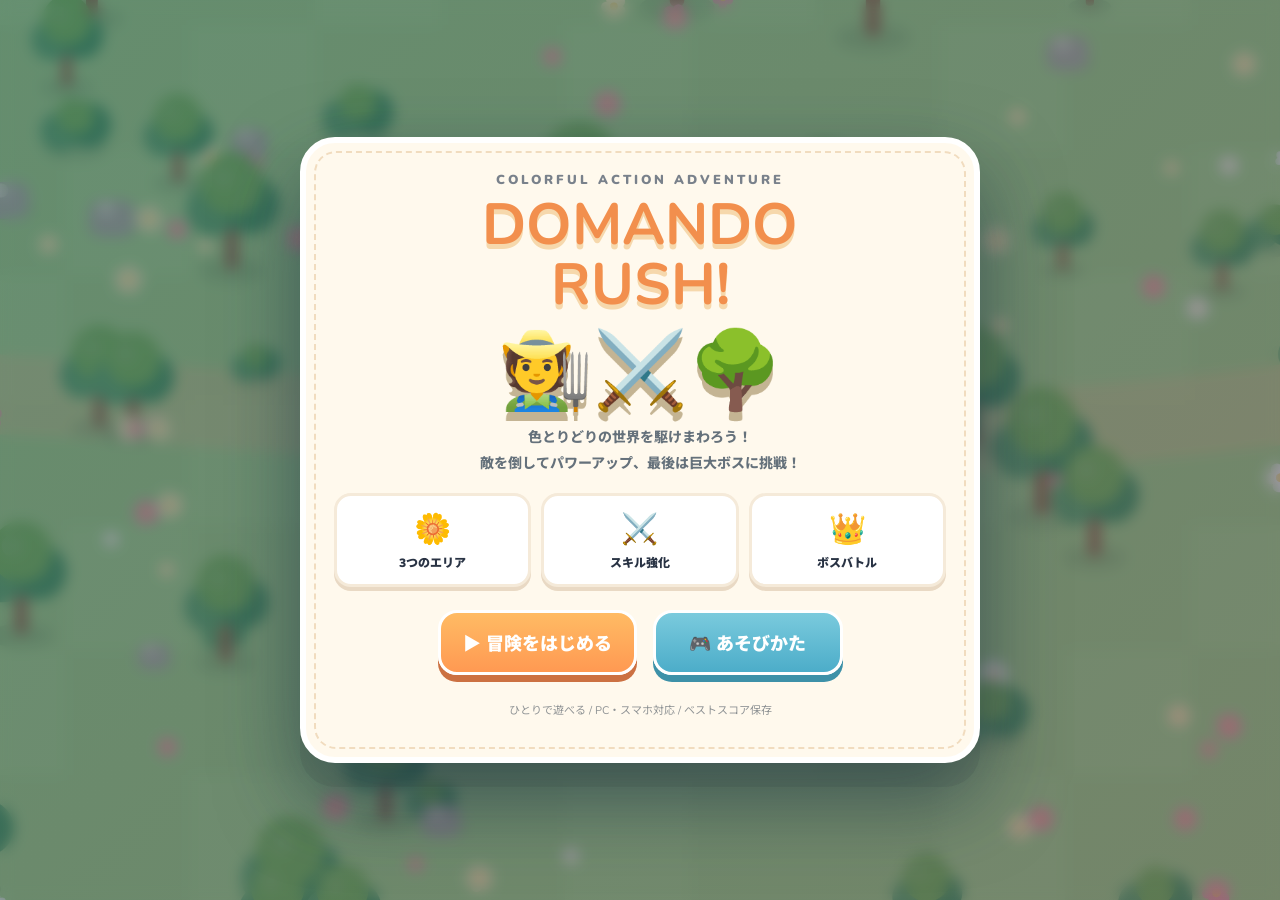
==== static/index.html @ 9f53c8a1 "Add files via upload" ====
<!DOCTYPE html>
<html lang="ja"><head><meta charset="UTF-8"><meta name="viewport" content="width=device-width,initial-scale=1,viewport-fit=cover,user-scalable=no"><meta name="theme-color" content="#ffedc6"><title>DOMANDO RUSH | COLOR QUEST</title><style>
@import url('https://fonts.googleapis.com/css2?family=Nunito:wght@600;700;800;900&family=Noto+Sans+JP:wght@500;700;900&display=swap');
:root{--ink:#293344;--cream:#fff9ed;--orange:#ff9b48;--violet:#8d68d9;--shadow:0 10px 0 #23304019,0 18px 40px #263f4c24}*{box-sizing:border-box}html,body{margin:0;width:100%;height:100%;overflow:hidden;font-family:Nunito,'Noto Sans JP',sans-serif;color:var(--ink);background:#b6e8c0}button{font:inherit;border:0;cursor:pointer;touch-action:manipulation}button:focus-visible{outline:4px solid #fdba4b}#game{width:100vw;height:100dvh;display:block;touch-action:none}#hud{position:fixed;inset:0;pointer-events:none;z-index:3}.hud-top{position:absolute;top:max(14px,env(safe-area-inset-top));left:18px;right:18px;display:flex;gap:10px;align-items:flex-start;justify-content:space-between}.pill{background:#fffef3ed;border:3px solid #fff;box-shadow:0 6px 22px #325b4340;border-radius:22px;padding:10px 16px;font-weight:900}.logo{background:#fff1c4;color:#855129;letter-spacing:.5px}.logo small{font-size:10px;color:#c36d37}.stats{min-width:240px}.statrow{display:flex;align-items:center;gap:9px;font-size:13px}.bar{height:13px;background:#ebdaca;border:2px solid white;border-radius:30px;overflow:hidden;flex:1;box-shadow:inset 0 2px 4px #0001}.fill{height:100%;border-radius:20px;background:linear-gradient(90deg,#ff676d,#ff9c6a);transition:width .18s}.exp{background:linear-gradient(90deg,#72d6ec,#6b9df6)}#time{font-size:22px;text-align:center;min-width:135px}#time small{display:block;font-size:10px;color:#6e777b}#points{text-align:right;min-width:125px}#points strong{display:block;font-size:22px;color:#db793c}#mission{position:absolute;top:113px;left:18px;max-width:min(320px,50vw);padding:10px 15px;background:#fffceddb;border:2px solid white;border-radius:16px;font-weight:900;box-shadow:0 5px 20px #32634022;font-size:12px}#mission b{color:#ce7a38}#bossbar{position:absolute;top:110px;left:50%;transform:translateX(-50%);width:min(400px,65vw);display:none;text-align:center;background:#fff8edee;border:3px solid #fff;border-radius:17px;padding:7px 13px;font-size:13px;font-weight:900}.controls{position:absolute;bottom:max(20px,env(safe-area-inset-bottom));right:22px;display:flex;gap:13px;align-items:end;pointer-events:auto}.ctrl{border:4px solid #fff;border-radius:25px;width:85px;height:85px;color:white;font-weight:900;box-shadow:0 8px 0 #0002,0 12px 22px #0002;display:flex;flex-direction:column;justify-content:center;align-items:center;gap:2px;transition:transform .08s}.ctrl:active{transform:translateY(5px)}.ctrl .sym{font-size:28px}.ctrl small{font-size:11px}.dash{background:#51b9e2}.special{background:#ac73d6}.ctrl:disabled{filter:grayscale(.5);opacity:.65}#joystick{position:absolute;bottom:max(30px,env(safe-area-inset-bottom));left:24px;width:122px;height:122px;border-radius:50%;border:4px solid #ffffffcc;background:#ffffff66;display:none;pointer-events:auto;touch-action:none}#knob{position:absolute;left:35px;top:35px;width:45px;height:45px;border-radius:50%;background:#fff;box-shadow:0 4px 12px #536a7d66;border:4px solid #68c79b}.overlay{position:fixed;inset:0;z-index:8;display:flex;align-items:center;justify-content:center;background:linear-gradient(135deg,#284c5a88,#473c5188);backdrop-filter:blur(7px);padding:16px;overflow:auto}.panel{width:min(680px,100%);background:var(--cream);border:6px solid white;border-radius:35px;box-shadow:0 24px 0 #2c404022,0 36px 80px #102b3d88;padding:28px;position:relative;text-align:center}.panel:before{content:'';position:absolute;inset:8px;border:2px dashed #f1dcbf;border-radius:22px;pointer-events:none}h1{font-size:clamp(32px,7vw,58px);line-height:1.03;margin:6px 0 4px;color:#f28f4d;text-shadow:0 5px #f6d8ac}h2{font-size:28px;margin:6px 0 15px;color:#42546c}.sub{color:#79818b;font-size:13px;font-weight:900;letter-spacing:3px}.intro{font-size:14px;font-weight:800;line-height:1.9;color:#65717b}.hero{font-size:76px;filter:drop-shadow(0 9px #c4b493);line-height:1.4}.bigbtn{min-width:190px;padding:16px 22px;background:linear-gradient(#ffbb64,#ff9952);color:white;border:3px solid white;border-radius:19px;box-shadow:0 7px #cc7142;font-weight:900;font-size:18px;margin:8px;transition:transform .1s}.bigbtn:hover{transform:translateY(-2px)}.bigbtn:active{transform:translateY(5px);box-shadow:0 2px #cc7142}.alt{background:linear-gradient(#7acadd,#4cadc9);box-shadow:0 7px #3d91a8}.minor{background:linear-gradient(#b5a5df,#927bc9);box-shadow:0 7px #7863a7}.cards{display:grid;grid-template-columns:repeat(3,1fr);gap:10px;margin:15px 0}.modecard{padding:13px 8px;background:#fff;border:3px solid #f5ead9;border-radius:17px;font-size:12px;font-weight:900;box-shadow:0 4px #e9d9c4}.modecard strong{display:block;font-size:30px;margin-bottom:3px}.upgradegrid{display:grid;grid-template-columns:repeat(3,1fr);gap:12px}.up{padding:20px 10px;background:#fff;border:3px solid #e9e0c9;border-radius:22px;min-height:170px;text-align:center;color:var(--ink);font-weight:900;box-shadow:0 6px #e5d5bd;transition:transform .1s}.up:hover{transform:translateY(-4px);border-color:#ffbf77}.up strong{display:block;font-size:45px}.up span{display:block;font-size:17px;margin:6px 0}.up small{font-size:11px;color:#8d8d89;line-height:1.5}.hidden{display:none!important}.foot{font-size:11px;color:#8e9294;margin-top:18px}.result{display:grid;grid-template-columns:repeat(3,1fr);gap:8px;margin:18px 0}.result div{background:white;border-radius:15px;padding:10px;font-weight:900}.result strong{display:block;font-size:26px;color:#db8b49}.sound{pointer-events:auto;position:absolute;bottom:17px;left:50%;transform:translateX(-50%);background:#fffdebd8;border-radius:30px;padding:9px 13px;font-weight:900;font-size:12px}.toast{position:absolute;top:22%;left:50%;transform:translateX(-50%);font-size:28px;color:#fff;font-weight:900;text-shadow:0 3px 8px #473f35;opacity:0;transition:opacity .2s;white-space:nowrap}.toast.on{opacity:1}@media(max-width:700px){.hud-top{left:7px;right:7px;top:8px;gap:4px;flex-wrap:wrap}.pill{padding:6px 8px;border-radius:13px;font-size:10px}.logo{order:1}.stats{order:3;min-width:0;width:calc(55% - 6px)}#time{order:2;min-width:95px;font-size:17px}#points{order:4;min-width:0;width:calc(45% - 6px)}#points strong{font-size:16px}#mission{top:106px;left:7px;font-size:10px;padding:7px;max-width:58vw}.controls{right:10px;bottom:22px;gap:7px}.ctrl{width:67px;height:67px;border-radius:19px}.ctrl .sym{font-size:23px}#joystick{display:block;bottom:20px;left:13px;width:108px;height:108px}#knob{left:30px;top:30px}.panel{padding:20px 12px;border-radius:24px}.cards{gap:5px}.modecard{padding:10px 4px}.upgradegrid{gap:5px}.up{padding:13px 4px;min-height:160px}.up strong{font-size:36px}.up span{font-size:12px}.up small{font-size:10px}.hero{font-size:61px}.sound{display:none}}@media(max-height:570px){.panel{padding:12px}.hero{display:none}.intro,.cards,.foot{display:none}h1{font-size:35px}.ctrl{width:65px;height:65px}} 
</style></head><body><canvas id="game"></canvas><div id="hud" class="hidden"><div class="hud-top"><div class="pill logo">🍀 DOMANDO RUSH <small>2.0</small></div><div class="pill stats"><div class="statrow">❤️ <div class="bar"><div class="fill" id="hpfill" style="width:100%"></div></div><b id="hptext">100</b></div><div class="statrow">⭐ <div class="bar"><div class="fill exp" id="xpfill" style="width:0%"></div></div><b id="lvtext">Lv.1</b></div></div><div class="pill" id="time">02:30<small>ステージ 1 / 3</small></div><div class="pill" id="points">SCORE<strong>0</strong></div></div><div id="mission">🎯 ミッション <b id="missionText">敵をたおそう！</b></div><div id="bossbar">👑 ボス <div class="bar"><div class="fill" id="bossfill" style="width:100%"></div></div></div><div class="toast" id="toast"></div><div id="joystick"><div id="knob"></div></div><div class="controls"><button class="ctrl dash" id="dash"><span class="sym">💨</span><small>ダッシュ [Space]</small></button><button class="ctrl special" id="special"><span class="sym">🌪️</span><small>スペシャル [E]</small></button></div><button class="sound" id="sound">🔊 SOUND ON</button></div>
<div class="overlay" id="home"><div class="panel"><div class="sub">COLORFUL ACTION ADVENTURE</div><h1>DOMANDO<br>RUSH!</h1><div class="hero">🧑‍🌾⚔️🌳</div><div class="intro">色とりどりの世界を駆けまわろう！<br>敵を倒してパワーアップ、最後は巨大ボスに挑戦！</div><div class="cards"><div class="modecard"><strong>🌼</strong>3つのエリア</div><div class="modecard"><strong>⚔️</strong>スキル強化</div><div class="modecard"><strong>👑</strong>ボスバトル</div></div><button id="play" class="bigbtn">▶ 冒険をはじめる</button><button id="how" class="bigbtn alt">🎮 あそびかた</button><p class="foot">ひとりで遊べる / PC・スマホ対応 / ベストスコア保存</p></div></div>
<div class="overlay hidden" id="guide"><div class="panel"><h2>🎮 あそびかた</h2><div class="cards"><div class="modecard"><strong>🕹️</strong>WASD / 矢印 / スマホ左スティックで移動</div><div class="modecard"><strong>🗡️</strong>近くの敵を自動攻撃！<br>⭐を集めてレベルアップ</div><div class="modecard"><strong>💨</strong>Space：ダッシュ<br>E：スペシャル</div></div><p class="intro">敵の攻撃を避けて生き残り、3つのエリアを突破！<br>強化は毎回ランダムに3つ登場するよ。</p><button class="bigbtn" id="back">ホームに戻る</button></div></div>
<div class="overlay hidden" id="upgrade"><div class="panel"><div class="sub">LEVEL UP!</div><h2>✨ 新しいチカラを選ぼう！</h2><div class="upgradegrid" id="upgradeList"></div><div class="foot">好きなカードを1つ選択して冒険を再開</div></div></div>
<div class="overlay hidden" id="finish"><div class="panel"><div id="finishIcon" class="hero">🏆</div><h2 id="finishTitle">冒険クリア！</h2><p class="intro" id="finishDesc">おめでとう！</p><div class="result"><div>スコア<strong id="finalScore">0</strong></div><div>たおした敵<strong id="finalKills">0</strong></div><div>到達レベル<strong id="finalLevel">1</strong></div></div><p id="bestText" class="intro"></p><button class="bigbtn" id="again">🔁 もう一度あそぶ</button><button class="bigbtn alt" id="gohome">🏠 ホーム</button></div></div>
<script>
(()=>{'use strict';const canvas=document.getElementById('game'),ctx=canvas.getContext('2d',{alpha:false});const $=s=>document.getElementById(s);const W=2400,H=1600,STAGE_TIME=80;let vw=innerWidth,vh=innerHeight,dpr=1,camera={x:0,y:0},state='home',run=null,frame=0,last=0,shake=0,parts=[],floats=[],scenery=[],touch={x:0,y:0},joy=null,keys=new Set(),soundOn=true,audio=null,toastTimer=0;const rand=(a,b)=>Math.random()*(b-a)+a,clamp=(v,a,b)=>Math.max(a,Math.min(b,v)),dist=(a,b)=>Math.hypot(a.x-b.x,a.y-b.y),polar=(a,r)=>({x:Math.cos(a)*r,y:Math.sin(a)*r});function resize(){vw=innerWidth;vh=innerHeight;dpr=Math.min(devicePixelRatio||1,2);canvas.width=Math.round(vw*dpr);canvas.height=Math.round(vh*dpr);canvas.style.width=vw+'px';canvas.style.height=vh+'px';ctx.setTransform(dpr,0,0,dpr,0,0)}addEventListener('resize',resize);resize();function tone(freq=440,dur=.1,type='sine',vol=.05){if(!soundOn)return;try{audio=audio||new(window.AudioContext||window.webkitAudioContext)();if(audio.state==='suspended')audio.resume();const osc=audio.createOscillator(),gain=audio.createGain();osc.type=type;osc.frequency.setValueAtTime(freq,audio.currentTime);osc.frequency.exponentialRampToValueAtTime(Math.max(60,freq*.67),audio.currentTime+dur);gain.gain.setValueAtTime(vol,audio.currentTime);gain.gain.exponentialRampToValueAtTime(.0001,audio.currentTime+dur);osc.connect(gain);gain.connect(audio.destination);osc.start();osc.stop(audio.currentTime+dur)}catch(e){}}function pop(x,y,color='#ffdb70',n=10,power=1){for(let i=0;i<n;i++){let a=rand(0,Math.PI*2),s=rand(60,260)*power;parts.push({x,y,vx:Math.cos(a)*s,vy:Math.sin(a)*s,life:rand(.35,.8),max:1,color,r:rand(3,8)})}}function floatText(x,y,text,color='#fff'){floats.push({x,y,text,color,life:1.1})}function showToast(s){$('toast').textContent=s;$('toast').classList.add('on');clearTimeout(toastTimer);toastTimer=setTimeout(()=>$('toast').classList.remove('on'),1300)}function switchTo(s){state=s;['home','guide','upgrade','finish'].forEach(x=>$(x).classList.toggle('hidden',s!==x));$('hud').classList.toggle('hidden',!['playing','upgrade','paused'].includes(s))}
const upgrades=[{id:'damage',icon:'⚔️',name:'パワーアップ',desc:'攻撃の威力が35%上がる'},{id:'speed',icon:'👟',name:'はやあし',desc:'移動速度が18%上がる'},{id:'rate',icon:'⚡',name:'連続アタック',desc:'攻撃間隔が短くなる'},{id:'health',icon:'❤️',name:'ハート増量',desc:'最大HPが30増えて回復'},{id:'multi',icon:'🌀',name:'ダブルショット',desc:'追加の弾を発射する'},{id:'range',icon:'🎯',name:'ロングショット',desc:'攻撃できる距離が伸びる'},{id:'magnet',icon:'🧲',name:'スター磁石',desc:'経験値を遠くから回収'},{id:'blast',icon:'🌟',name:'必殺技強化',desc:'スペシャルが強力になる'},{id:'regen',icon:'🍎',name:'自然回復',desc:'毎秒少しずつHP回復'}];const themes=[{grass:'#a9d986',light:'#bce69a',dark:'#82c66d',road:'#eac98e',leaves:['#5cad67','#429b59','#79bf54'],petals:['#fff4bd','#fb92ac','#fff']},{grass:'#e8c37d',light:'#f3d28b',dark:'#d6ab66',road:'#f9e6bc',leaves:['#c98c4e','#dfab54','#ba8051'],petals:['#ee8271','#ffc952','#fff0a3']},{grass:'#96b7ce',light:'#b7d0e1',dark:'#80a8c2',road:'#dce7ea',leaves:['#7487bb','#a49bd6','#5c8db0'],petals:['#e5d1fa','#d8f4ff','#fff']}];function makeScenery(){scenery=[];for(let i=0;i<360;i++){let x=rand(50,W-50),y=rand(50,H-50),v=Math.random();scenery.push({x,y,t:v<.18?'tree':v<.27?'rock':v<.41?'bush':'flower',s:rand(.75,1.5),rot:rand(0,6),c:Math.floor(rand(0,3))})}scenery.sort((a,b)=>a.y-b.y)}function start(){run={stage:1,t:0,stageClock:0,score:0,kills:0,boss:null,bossSpawned:false,spawnClock:0,shots:[],enemies:[],items:[],p:{x:W/2,y:H/2,r:18,hp:100,maxHp:100,level:1,xp:0,need:8,speed:250,dmg:20,rate:.54,range:390,multi:1,magnet:130,blast:1,regen:0,shootClock:0,inv:0,dash:0,dashCd:0,blastCd:0,facing:0}};frame=0;parts=[];floats=[];makeScenery();camera={x:run.p.x-vw/2,y:run.p.y-vh/2};switchTo('playing');showToast('🌼 はじまりの草原');tone(620,.13)}function stageClear(){let r=run;r.stage++;r.stageClock=0;r.bossSpawned=false;r.boss=null;r.enemies=[];r.shots=[];r.items=[];pop(r.p.x,r.p.y,'#ffe073',45,1.6);tone(784,.2);if(r.stage>3){finish(true);return}r.p.hp=Math.min(r.p.maxHp,r.p.hp+45);r.p.x=W/2;r.p.y=H/2;makeScenery();showToast(['','🌼 はじまりの草原','🍁 夕焼けの谷','❄️ 星降る高原'][r.stage]);}function finish(won){let r=run;switchTo('finish');$('finishIcon').textContent=won?'🏆':'💫';$('finishTitle').textContent=won?'冒険クリア！':'また挑戦しよう！';$('finishDesc').textContent=won?'3つのエリアを制覇した！すごい！':'強化を工夫すれば、もっと先へ進める！';$('finalScore').textContent=Math.floor(r.score).toLocaleString();$('finalKills').textContent=r.kills;$('finalLevel').textContent=r.p.level;let best=0;try{best=Number(localStorage.getItem('domando-rush-v2-best')||0);if(r.score>best){best=r.score;localStorage.setItem('domando-rush-v2-best',String(Math.floor(best)))}}catch(e){}$('bestText').textContent=`🏅 ベストスコア：${Math.floor(best).toLocaleString()} ${r.score>=best?'✨ NEW BEST!':''}`;tone(won?880:210,.35)}function levelup(){let p=run.p;p.level++;p.xp-=p.need;p.need=Math.ceil(p.need*1.34+3);switchTo('upgrade');tone(790,.2);const shuffled=[...upgrades].sort(()=>Math.random()-.5).slice(0,3);$('upgradeList').innerHTML='';for(const u of shuffled){let b=document.createElement('button');b.className='up';let a=document.createElement('strong');a.textContent=u.icon;let t=document.createElement('span');t.textContent=u.name;let d=document.createElement('small');d.textContent=u.desc;b.append(a,t,d);b.addEventListener('click',()=>{applyUpgrade(u.id);switchTo('playing');tone(1030,.16);showToast('✨ '+u.name)});$('upgradeList').append(b)}}function applyUpgrade(id){let p=run.p;switch(id){case'damage':p.dmg*=1.35;break;case'speed':p.speed*=1.18;break;case'rate':p.rate=Math.max(.14,p.rate*.78);break;case'health':p.maxHp+=30;p.hp=Math.min(p.maxHp,p.hp+55);break;case'multi':p.multi=Math.min(p.multi+1,6);break;case'range':p.range+=85;break;case'magnet':p.magnet+=85;break;case'blast':p.blast*=1.35;break;case'regen':p.regen+=1.8}}function makeEnemy(type,x,y){let st=run.stage;let defs={slime:{hp:36,spd:83,r:19,damage:10,score:50,drop:2},bee:{hp:22,spd:152,r:14,damage:8,score:70,drop:2},boar:{hp:91,spd:117,r:25,damage:16,score:115,drop:4},boss:{hp:1500+st*460,spd:75+st*9,r:65,damage:22,score:3000,drop:0}};let d=defs[type],mul=type==='boss'?1:1+(st-1)*.36;return {x,y,type,r:d.r,hp:d.hp*mul,maxHp:d.hp*mul,spd:d.spd,damage:d.damage,score:d.score,drop:d.drop,hit:0,phase:rand(0,6),attack:rand(.5,2),vx:0,vy:0}}function spawn(){let r=run,p=r.p,angle=rand(0,Math.PI*2),rad=rand(570,850),x=clamp(p.x+Math.cos(angle)*rad,80,W-80),y=clamp(p.y+Math.sin(angle)*rad,80,H-80);let v=Math.random(),type=v<(r.stage===1?.73:.50)?'slime':v<.77?'bee':'boar';r.enemies.push(makeEnemy(type,x,y))}function spawnBoss(){let r=run,p=r.p;r.bossSpawned=true;let b=makeEnemy('boss',clamp(p.x+490,90,W-90),clamp(p.y-250,90,H-90));r.boss=b;r.enemies.push(b);showToast('👑 ボスが現れた！');tone(120,.5,'sawtooth',.075)}function hitEnemy(e,dmg,knock=0){if(e.hp<=0)return;e.hp-=dmg;e.hit=.15;let p=run.p,dd=dist(e,p)||1;e.x+=(e.x-p.x)/dd*knock;e.y+=(e.y-p.y)/dd*knock;pop(e.x,e.y,'#fff1a8',3,.45);if(e.hp<=0){let r=run;r.kills++;r.score+=e.score;pop(e.x,e.y,e.type==='boss'?'#ffc968':'#ffb6aa',e.type==='boss'?60:14,e.type==='boss'?2:1);floatText(e.x,e.y,'+'+e.score,'#ffe97c');if(e.type==='boss'){r.boss=null;setTimeout(()=>{if(run===r&&state==='playing'&&!r.boss)stageClear()},700)}else{r.items.push({x:e.x,y:e.y,type:'star',amount:e.drop,life:20});if(Math.random()<.08)r.items.push({x:e.x+22,y:e.y-12,type:'heart',amount:20,life:20})}tone(e.type==='boss'?900:420,.08,'triangle',.035)}}function damagePlayer(v,from){let p=run.p;if(p.inv>0||p.dash>0)return;p.hp-=v;p.inv=.72;shake=10;pop(p.x,p.y,'#ff8584',12);floatText(p.x,p.y-20,'-'+Math.ceil(v),'#ff777c');tone(130,.18,'sawtooth',.07);if(p.hp<=0){p.hp=0;finish(false)}}function actionDash(){if(!run||state!=='playing')return;let p=run.p;if(p.dashCd>0)return;p.dash=.24;p.dashCd=3.3;p.inv=.35;pop(p.x,p.y,'#fff7bc',14);tone(420,.1,'triangle')}function actionBlast(){if(!run||state!=='playing')return;let p=run.p;if(p.blastCd>0)return;p.blastCd=9;shake=15;pop(p.x,p.y,'#eed1ff',42,1.5);for(const e of run.enemies)if(e.hp>0&&dist(e,p)<245)hitEnemy(e,p.dmg*3.4*p.blast,95);tone(210,.35,'sine',.09);showToast('🌪️ スペシャル！')}
function step(dt){if(state!=='playing'||!run)return;let r=run,p=r.p;r.t+=dt;r.stageClock+=dt;p.inv=Math.max(0,p.inv-dt);p.dash=Math.max(0,p.dash-dt);p.dashCd=Math.max(0,p.dashCd-dt);p.blastCd=Math.max(0,p.blastCd-dt);p.shootClock-=dt;p.hp=Math.min(p.maxHp,p.hp+p.regen*dt);let dx=Number(keys.has('d')||keys.has('arrowright'))-Number(keys.has('a')||keys.has('arrowleft'))+touch.x,dy=Number(keys.has('s')||keys.has('arrowdown'))-Number(keys.has('w')||keys.has('arrowup'))+touch.y;let mag=Math.hypot(dx,dy);if(mag>.05){dx/=Math.max(1,mag);dy/=Math.max(1,mag);p.facing=Math.atan2(dy,dx);p.x=clamp(p.x+dx*p.speed*(p.dash>0?3.3:1)*dt,32,W-32);p.y=clamp(p.y+dy*p.speed*(p.dash>0?3.3:1)*dt,32,H-32);if(frame%7===0&&p.dash>0)pop(p.x,p.y,'#fff7cd',2,.3)}r.spawnClock-=dt;if(!r.bossSpawned&&r.stageClock>=STAGE_TIME){spawnBoss()}if(r.spawnClock<=0&&r.enemies.length<95){spawn();r.spawnClock=Math.max(.25,1.3-r.stageClock*.009-r.stage*.12)*rand(.78,1.25);if(r.stageClock>38&&Math.random()<.32)spawn()}let target=null,nearest=p.range;for(const e of r.enemies){if(e.hp<=0)continue;let d=dist(e,p);if(d<nearest){nearest=d;target=e}}if(target&&p.shootClock<=0){p.shootClock=p.rate;let angle=Math.atan2(target.y-p.y,target.x-p.x);for(let i=0;i<p.multi;i++){let a=angle+(i-(p.multi-1)/2)*.14;r.shots.push({x:p.x,y:p.y,vx:Math.cos(a)*780,vy:Math.sin(a)*780,life:.75,dmg:p.dmg,r:8})}tone(510,.055,'triangle',.015)}for(let i=r.shots.length-1;i>=0;i--){let b=r.shots[i];b.x+=b.vx*dt;b.y+=b.vy*dt;b.life-=dt;if(b.life<=0){r.shots.splice(i,1);continue}for(const e of r.enemies){if(e.hp>0&&dist(b,e)<e.r+b.r){hitEnemy(e,b.dmg,9);b.life=0;break}}if(b.life<=0)r.shots.splice(i,1)}for(const e of r.enemies){if(e.hp<=0)continue;e.hit=Math.max(0,e.hit-dt);e.phase+=dt;let d=dist(e,p)||1,ax=(p.x-e.x)/d,ay=(p.y-e.y)/d;e.attack-=dt;if(e.type==='bee'){ax+=Math.cos(e.phase*4)*.35;ay+=Math.sin(e.phase*4)*.35}else if(e.type==='boar'){if(e.attack<=0){e.vx=ax*400;e.vy=ay*400;e.attack=3.5}ax=e.vx*.002+ax*.5;ay=e.vy*.002+ay*.5;e.vx*=Math.pow(.16,dt);e.vy*=Math.pow(.16,dt)}else if(e.type==='boss'&&e.attack<=0){e.attack=2;for(let i=0;i<7;i++){let a=i*Math.PI*2/7+e.phase;r.enemies.push(makeEnemy('bee',clamp(e.x+Math.cos(a)*105,40,W-40),clamp(e.y+Math.sin(a)*105,40,H-40)))}pop(e.x,e.y,'#fbe5a9',25,1.3);tone(185,.23,'sawtooth',.05)}let m=Math.hypot(ax,ay)||1;e.x=clamp(e.x+ax/m*e.spd*dt,20,W-20);e.y=clamp(e.y+ay/m*e.spd*dt,20,H-20);if(d<e.r+p.r-5)damagePlayer(e.damage,e)}r.enemies=r.enemies.filter(e=>e.hp>0);for(let i=r.items.length-1;i>=0;i--){let q=r.items[i];q.life-=dt;if(q.life<=0){r.items.splice(i,1);continue}let d=dist(q,p);if(d<p.magnet){let speed=clamp(470-d,100,670);q.x+=(p.x-q.x)/Math.max(d,1)*speed*dt;q.y+=(p.y-q.y)/Math.max(d,1)*speed*dt}if(d<25){if(q.type==='star'){p.xp+=q.amount;r.score+=q.amount*5;tone(750,.055,'sine',.016)}else{p.hp=Math.min(p.maxHp,p.hp+q.amount);floatText(p.x,p.y-30,'+❤️','#b7ffb2');tone(650,.12)}r.items.splice(i,1)}}if(p.xp>=p.need&&state==='playing')levelup();for(let i=parts.length-1;i>=0;i--){let z=parts[i];z.x+=z.vx*dt;z.y+=z.vy*dt;z.vx*=.95;z.vy*=.95;z.life-=dt;if(z.life<=0)parts.splice(i,1)}for(let i=floats.length-1;i>=0;i--){let f=floats[i];f.y-=42*dt;f.life-=dt;if(f.life<=0)floats.splice(i,1)}shake*=Math.pow(.05,dt);frame++;updateHUD()}
function updateHUD(){let r=run,p=r.p;$('hpfill').style.width=(100*p.hp/p.maxHp)+'%';$('hptext').textContent=Math.ceil(p.hp)+'/'+p.maxHp;$('xpfill').style.width=(100*p.xp/p.need)+'%';$('lvtext').textContent='Lv.'+p.level;let remain=Math.max(0,Math.ceil(STAGE_TIME-r.stageClock));$('time').innerHTML=(String(Math.floor(remain/60)).padStart(2,'0')+':'+String(remain%60).padStart(2,'0'))+'<small>エリア '+r.stage+' / 3</small>';$('points').innerHTML='SCORE<strong>'+Math.floor(r.score).toLocaleString()+'</strong>';$('missionText').textContent=r.bossSpawned?'ボスをたおそう！':'敵を倒してレベルアップ';$('bossbar').style.display=r.boss?'block':'none';if(r.boss)$('bossfill').style.width=(100*Math.max(0,r.boss.hp)/r.boss.maxHp)+'%';$('dash').disabled=p.dashCd>0;$('special').disabled=p.blastCd>0;$('dash').querySelector('small').textContent=p.dashCd>0?p.dashCd.toFixed(1)+'秒':'ダッシュ [Space]';$('special').querySelector('small').textContent=p.blastCd>0?p.blastCd.toFixed(1)+'秒':'スペシャル [E]'}
function ellipse(x,y,rx,ry,col){ctx.fillStyle=col;ctx.beginPath();ctx.ellipse(x,y,rx,ry,0,0,Math.PI*2);ctx.fill()}function circle(x,y,r,col){ctx.fillStyle=col;ctx.beginPath();ctx.arc(x,y,r,0,Math.PI*2);ctx.fill()}function rounded(x,y,w,h,r,c){ctx.fillStyle=c;ctx.beginPath();ctx.roundRect(x,y,w,h,r);ctx.fill()}function drawScenery(o,t){let x=o.x,y=o.y,s=o.s;if(o.t==='flower'){circle(x,y,2.8*s,'#db9b42');for(let k=0;k<5;k++){let a=k*Math.PI*2/5+o.rot;circle(x+Math.cos(a)*6*s,y+Math.sin(a)*6*s,4*s,t.petals[o.c])}circle(x,y,3*s,'#ffce50')}else if(o.t==='rock'){ellipse(x,y+7*s,19*s,7*s,'#00000012');rounded(x-17*s,y-13*s,32*s,26*s,9*s,'#b8b4a4');circle(x-5*s,y-7*s,5*s,'#e5e1cc')}else if(o.t==='bush'){ellipse(x,y+12*s,24*s,10*s,'#234a2a22');circle(x-12*s,y,15*s,t.leaves[0]);circle(x+10*s,y-5*s,17*s,t.leaves[1]);circle(x,y-12*s,14*s,t.leaves[2])}else{ellipse(x,y+14*s,26*s,10*s,'#214a2b22');rounded(x-5*s,y-23*s,10*s,36*s,4*s,'#996c44');circle(x-15*s,y-34*s,21*s,t.leaves[0]);circle(x+14*s,y-38*s,23*s,t.leaves[1]);circle(x,y-54*s,25*s,t.leaves[2]);circle(x-7*s,y-59*s,9*s,'#ffffff19')}}function drawEnemy(e){let x=e.x,y=e.y;ellipse(x,y+e.r*.65,e.r*.9,e.r*.37,'#243c3224');ctx.save();ctx.translate(x,y+Math.sin(e.phase*5)*2);if(e.type==='slime'){ellipse(0,3,21,19,e.hit?'#fff':'#75bded');ellipse(-5,-5,13,8,'#a5e4fb');circle(-8,0,3,'#304861');circle(8,0,3,'#304861');ellipse(0,9,5,2,'#517b9d')}else if(e.type==='bee'){ellipse(0,-10,10,14,'#ffffffb0');ellipse(10,-13,10,14,'#ffffffb0');circle(0,2,15,e.hit?'#fff':'#ffe173');rounded(-12,-3,24,6,2,'#6e533b');circle(-5,1,2,'#323541');circle(7,1,2,'#323541')}else if(e.type==='boar'){circle(0,1,26,e.hit?'#fff':'#e99683');ellipse(0,12,17,12,'#ffb7a0');circle(-7,10,3,'#995c54');circle(7,10,3,'#995c54');circle(-8,-3,3,'#292f3e');circle(9,-3,3,'#292f3e');rounded(-21,-27,12,22,6,'#e68b75');rounded(9,-27,12,22,6,'#e68b75')}else{circle(0,0,68,e.hit?'#fff':'#9f79c9');circle(0,-6,53,'#c0a4dd');for(let i=-1;i<=1;i++)circle(i*21,-12,6,'#37475a');ellipse(0,14,14,6,'#8a65a5');rounded(-38,-91,76,23,8,'#f4be50');circle(0,-84,12,'#fff1a0');circle(-50,-80,10,'#f4be50');circle(50,-80,10,'#f4be50')}ctx.restore();if(e.type==='boss'||e.hit){rounded(x-e.r,y-e.r-25,e.r*2,7,4,'#633f4b55');rounded(x-e.r,y-e.r-25,e.r*2*Math.max(0,e.hp/e.maxHp),7,4,'#fa7c77')}}function drawHero(p){ellipse(p.x,p.y+20,22,10,'#1c483328');ctx.save();ctx.translate(p.x,p.y+Math.sin(frame*.13)*1.5);if(p.inv>0&&Math.floor(frame/4)%2===0)ctx.globalAlpha=.6;circle(0,6,20,'#417e96');rounded(-17,-4,34,29,11,'#ed9951');rounded(-10,7,20,13,5,'#f5c16b');circle(0,-15,19,'#ffdfb7');circle(-7,-16,2.8,'#34343a');circle(7,-16,2.8,'#34343a');ellipse(0,-8,5,2,'#da8e83');rounded(-23,-36,46,13,7,'#55b578');rounded(-16,-44,32,18,7,'#79ca8f');ctx.translate(Math.cos(p.facing)*13,Math.sin(p.facing)*13);ctx.rotate(p.facing+Math.PI/4);rounded(16,-5,24,9,4,'#fff8e0');rounded(10,-9,12,16,3,'#b08b53');ctx.restore();if(p.dash>0){ctx.strokeStyle='#fdf5bdaf';ctx.lineWidth=7;ctx.beginPath();ctx.arc(p.x,p.y,31,0,Math.PI*2);ctx.stroke()}}
function draw(){let t=themes[run?run.stage-1:0];ctx.fillStyle=t.grass;ctx.fillRect(0,0,vw,vh);ctx.save();if(run){let p=run.p;camera.x=clamp(camera.x+(p.x-vw/2-camera.x)*.1,0,Math.max(0,W-vw));camera.y=clamp(camera.y+(p.y-vh/2-camera.y)*.1,0,Math.max(0,H-vh));ctx.translate(-camera.x+rand(-shake,shake),-camera.y+rand(-shake,shake))}else{camera.x=W/2-vw/2;camera.y=H/2-vh/2;ctx.translate(-camera.x,-camera.y)}ctx.fillStyle=t.grass;ctx.fillRect(0,0,W,H);let tile=125;for(let x=0;x<W;x+=tile)for(let y=0;y<H;y+=tile){if((Math.floor(x/tile)+Math.floor(y/tile))%3===0){ctx.fillStyle=t.light;ctx.globalAlpha=.22;ctx.fillRect(x,y,tile,tile);ctx.globalAlpha=1}}ctx.strokeStyle=t.road;ctx.lineWidth=80;ctx.lineCap='round';ctx.lineJoin='round';ctx.globalAlpha=.38;ctx.beginPath();ctx.moveTo(-100,800);ctx.bezierCurveTo(620,600,1300,1000,2500,600);ctx.stroke();ctx.globalAlpha=1;ctx.strokeStyle='#ffffffad';ctx.lineWidth=16;ctx.strokeRect(10,10,W-20,H-20);for(const o of scenery)if(o.x>camera.x-90&&o.x<camera.x+vw+90&&o.y>camera.y-90&&o.y<camera.y+vh+90)drawScenery(o,t);if(run){for(const q of run.items){ellipse(q.x,q.y+9,10,4,'#0002');if(q.type==='star'){ctx.save();ctx.translate(q.x,q.y+Math.sin(frame*.13+q.x)*4);ctx.rotate(frame*.013);ctx.fillStyle='#ffdb5d';ctx.beginPath();for(let k=0;k<10;k++){let a=k*Math.PI/5-Math.PI/2,v=k%2?6:13;ctx.lineTo(Math.cos(a)*v,Math.sin(a)*v)}ctx.closePath();ctx.fill();ctx.restore()}else{circle(q.x,q.y,11,'#fff');circle(q.x-4,q.y-2,6,'#fa8290');circle(q.x+4,q.y-2,6,'#fa8290');rounded(q.x-8,q.y-2,16,12,4,'#fa8290')}}let sprites=run.enemies.filter(e=>e.hp>0).map(e=>({y:e.y,fn:()=>drawEnemy(e)}));sprites.push({y:run.p.y,fn:()=>drawHero(run.p)});sprites.sort((a,b)=>a.y-b.y);for(const s of sprites)s.fn();for(const b of run.shots){ellipse(b.x,b.y+6,8,3,'#0002');circle(b.x,b.y,10,'#fff5bd');circle(b.x,b.y,5,'#ffb744')}for(const z of parts){ctx.globalAlpha=clamp(z.life*2,0,1);circle(z.x,z.y,z.r*z.life,z.color)}ctx.globalAlpha=1;ctx.textAlign='center';ctx.font='900 20px Nunito, sans-serif';for(const f of floats){ctx.globalAlpha=Math.min(1,f.life);ctx.fillStyle=f.color;ctx.strokeStyle='#4c516b';ctx.lineWidth=3;ctx.strokeText(f.text,f.x,f.y);ctx.fillText(f.text,f.x,f.y)}ctx.globalAlpha=1}ctx.restore();if(run&&run.p.hp/run.p.maxHp<.25&&state==='playing'){ctx.fillStyle='#f8685910';ctx.fillRect(0,0,vw,vh)}}function loop(ts){let dt=Math.min(.034,(ts-last)/1000||.016);last=ts;step(dt);draw();requestAnimationFrame(loop)}requestAnimationFrame(loop);
$('play').onclick=start;$('again').onclick=start;$('gohome').onclick=()=>switchTo('home');$('how').onclick=()=>switchTo('guide');$('back').onclick=()=>switchTo('home');$('dash').onclick=actionDash;$('special').onclick=actionBlast;$('sound').onclick=()=>{soundOn=!soundOn;$('sound').textContent=soundOn?'🔊 SOUND ON':'🔇 SOUND OFF';if(soundOn)tone(880,.1)};addEventListener('keydown',e=>{let k=e.key.toLowerCase();if(['arrowup','arrowdown','arrowleft','arrowright',' '].includes(k))e.preventDefault();keys.add(k);if(!e.repeat){if(k===' ')actionDash();if(k==='e')actionBlast();if(k==='enter'&&state==='home')start()}});addEventListener('keyup',e=>keys.delete(e.key.toLowerCase()));addEventListener('blur',()=>{keys.clear();touch.x=0;touch.y=0;joy=null;resetKnob()});const j=$('joystick'),knob=$('knob');function resetKnob(){knob.style.transform='translate(0px,0px)'}function moveJoy(e){let b=j.getBoundingClientRect(),cx=b.left+b.width/2,cy=b.top+b.height/2,dx=e.clientX-cx,dy=e.clientY-cy,d=Math.hypot(dx,dy),m=Math.min(d,39)/Math.max(1,d);touch.x=dx/39*m;touch.y=dy/39*m;knob.style.transform=`translate(${dx*m}px,${dy*m}px)`}j.addEventListener('pointerdown',e=>{joy=e.pointerId;j.setPointerCapture(e.pointerId);moveJoy(e)});j.addEventListener('pointermove',e=>{if(joy===e.pointerId)moveJoy(e)});for(let ev of ['pointerup','pointercancel','lostpointercapture'])j.addEventListener(ev,e=>{if(joy===e.pointerId){joy=null;touch.x=touch.y=0;resetKnob()}});makeScenery();})();
</script></body></html>
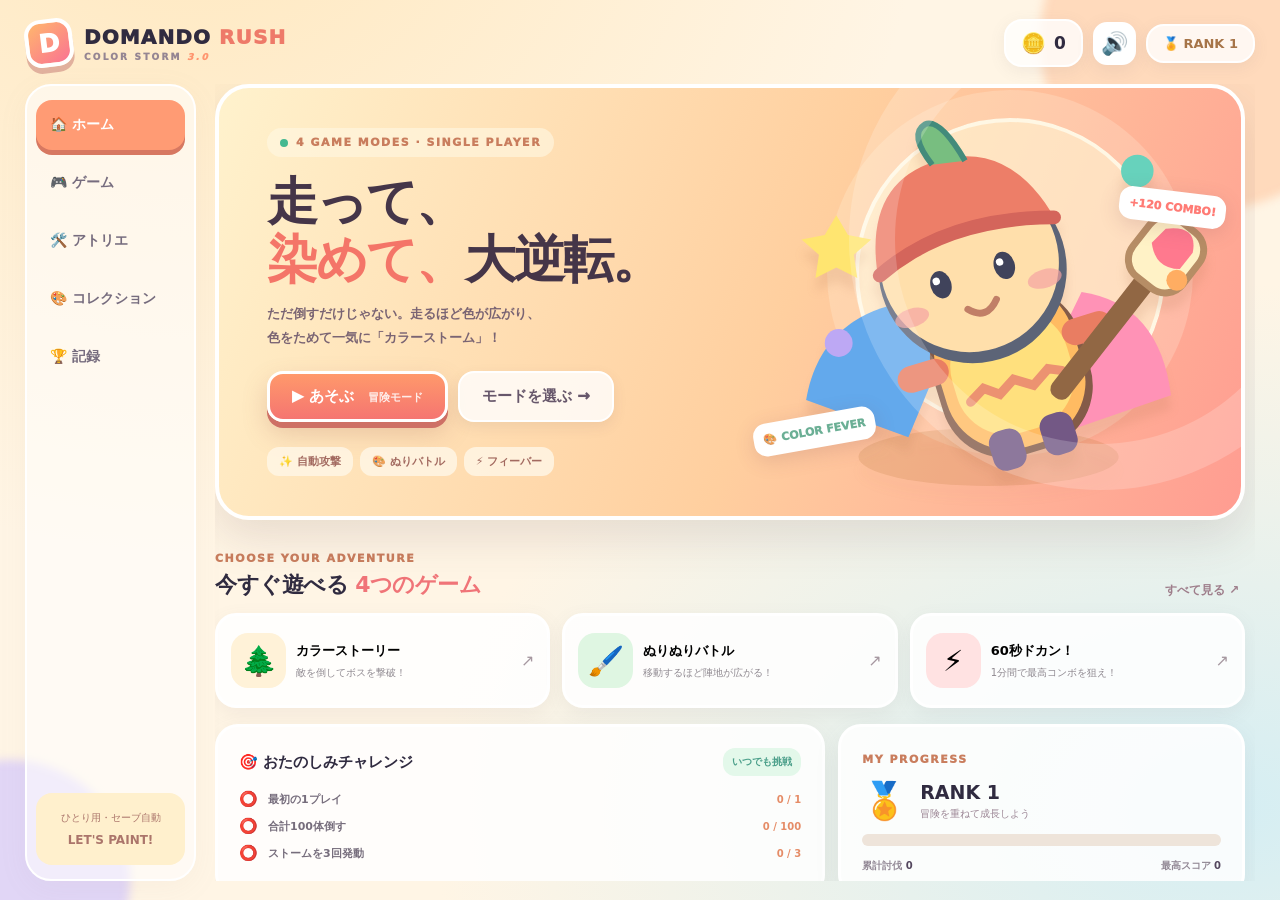
==== commit 749027fb: "Add files via upload" ====
--- a/static/index.html
+++ b/static/index.html
@@ -1,18 +1,30 @@
-<!DOCTYPE html>
-<html lang="ja"><head><meta charset="UTF-8"><meta name="viewport" content="width=device-width,initial-scale=1,viewport-fit=cover,user-scalable=no"><meta name="theme-color" content="#ffedc6"><title>DOMANDO RUSH | COLOR QUEST</title><style>
-@import url('https://fonts.googleapis.com/css2?family=Nunito:wght@600;700;800;900&family=Noto+Sans+JP:wght@500;700;900&display=swap');
-:root{--ink:#293344;--cream:#fff9ed;--orange:#ff9b48;--violet:#8d68d9;--shadow:0 10px 0 #23304019,0 18px 40px #263f4c24}*{box-sizing:border-box}html,body{margin:0;width:100%;height:100%;overflow:hidden;font-family:Nunito,'Noto Sans JP',sans-serif;color:var(--ink);background:#b6e8c0}button{font:inherit;border:0;cursor:pointer;touch-action:manipulation}button:focus-visible{outline:4px solid #fdba4b}#game{width:100vw;height:100dvh;display:block;touch-action:none}#hud{position:fixed;inset:0;pointer-events:none;z-index:3}.hud-top{position:absolute;top:max(14px,env(safe-area-inset-top));left:18px;right:18px;display:flex;gap:10px;align-items:flex-start;justify-content:space-between}.pill{background:#fffef3ed;border:3px solid #fff;box-shadow:0 6px 22px #325b4340;border-radius:22px;padding:10px 16px;font-weight:900}.logo{background:#fff1c4;color:#855129;letter-spacing:.5px}.logo small{font-size:10px;color:#c36d37}.stats{min-width:240px}.statrow{display:flex;align-items:center;gap:9px;font-size:13px}.bar{height:13px;background:#ebdaca;border:2px solid white;border-radius:30px;overflow:hidden;flex:1;box-shadow:inset 0 2px 4px #0001}.fill{height:100%;border-radius:20px;background:linear-gradient(90deg,#ff676d,#ff9c6a);transition:width .18s}.exp{background:linear-gradient(90deg,#72d6ec,#6b9df6)}#time{font-size:22px;text-align:center;min-width:135px}#time small{display:block;font-size:10px;color:#6e777b}#points{text-align:right;min-width:125px}#points strong{display:block;font-size:22px;color:#db793c}#mission{position:absolute;top:113px;left:18px;max-width:min(320px,50vw);padding:10px 15px;background:#fffceddb;border:2px solid white;border-radius:16px;font-weight:900;box-shadow:0 5px 20px #32634022;font-size:12px}#mission b{color:#ce7a38}#bossbar{position:absolute;top:110px;left:50%;transform:translateX(-50%);width:min(400px,65vw);display:none;text-align:center;background:#fff8edee;border:3px solid #fff;border-radius:17px;padding:7px 13px;font-size:13px;font-weight:900}.controls{position:absolute;bottom:max(20px,env(safe-area-inset-bottom));right:22px;display:flex;gap:13px;align-items:end;pointer-events:auto}.ctrl{border:4px solid #fff;border-radius:25px;width:85px;height:85px;color:white;font-weight:900;box-shadow:0 8px 0 #0002,0 12px 22px #0002;display:flex;flex-direction:column;justify-content:center;align-items:center;gap:2px;transition:transform .08s}.ctrl:active{transform:translateY(5px)}.ctrl .sym{font-size:28px}.ctrl small{font-size:11px}.dash{background:#51b9e2}.special{background:#ac73d6}.ctrl:disabled{filter:grayscale(.5);opacity:.65}#joystick{position:absolute;bottom:max(30px,env(safe-area-inset-bottom));left:24px;width:122px;height:122px;border-radius:50%;border:4px solid #ffffffcc;background:#ffffff66;display:none;pointer-events:auto;touch-action:none}#knob{position:absolute;left:35px;top:35px;width:45px;height:45px;border-radius:50%;background:#fff;box-shadow:0 4px 12px #536a7d66;border:4px solid #68c79b}.overlay{position:fixed;inset:0;z-index:8;display:flex;align-items:center;justify-content:center;background:linear-gradient(135deg,#284c5a88,#473c5188);backdrop-filter:blur(7px);padding:16px;overflow:auto}.panel{width:min(680px,100%);background:var(--cream);border:6px solid white;border-radius:35px;box-shadow:0 24px 0 #2c404022,0 36px 80px #102b3d88;padding:28px;position:relative;text-align:center}.panel:before{content:'';position:absolute;inset:8px;border:2px dashed #f1dcbf;border-radius:22px;pointer-events:none}h1{font-size:clamp(32px,7vw,58px);line-height:1.03;margin:6px 0 4px;color:#f28f4d;text-shadow:0 5px #f6d8ac}h2{font-size:28px;margin:6px 0 15px;color:#42546c}.sub{color:#79818b;font-size:13px;font-weight:900;letter-spacing:3px}.intro{font-size:14px;font-weight:800;line-height:1.9;color:#65717b}.hero{font-size:76px;filter:drop-shadow(0 9px #c4b493);line-height:1.4}.bigbtn{min-width:190px;padding:16px 22px;background:linear-gradient(#ffbb64,#ff9952);color:white;border:3px solid white;border-radius:19px;box-shadow:0 7px #cc7142;font-weight:900;font-size:18px;margin:8px;transition:transform .1s}.bigbtn:hover{transform:translateY(-2px)}.bigbtn:active{transform:translateY(5px);box-shadow:0 2px #cc7142}.alt{background:linear-gradient(#7acadd,#4cadc9);box-shadow:0 7px #3d91a8}.minor{background:linear-gradient(#b5a5df,#927bc9);box-shadow:0 7px #7863a7}.cards{display:grid;grid-template-columns:repeat(3,1fr);gap:10px;margin:15px 0}.modecard{padding:13px 8px;background:#fff;border:3px solid #f5ead9;border-radius:17px;font-size:12px;font-weight:900;box-shadow:0 4px #e9d9c4}.modecard strong{display:block;font-size:30px;margin-bottom:3px}.upgradegrid{display:grid;grid-template-columns:repeat(3,1fr);gap:12px}.up{padding:20px 10px;background:#fff;border:3px solid #e9e0c9;border-radius:22px;min-height:170px;text-align:center;color:var(--ink);font-weight:900;box-shadow:0 6px #e5d5bd;transition:transform .1s}.up:hover{transform:translateY(-4px);border-color:#ffbf77}.up strong{display:block;font-size:45px}.up span{display:block;font-size:17px;margin:6px 0}.up small{font-size:11px;color:#8d8d89;line-height:1.5}.hidden{display:none!important}.foot{font-size:11px;color:#8e9294;margin-top:18px}.result{display:grid;grid-template-columns:repeat(3,1fr);gap:8px;margin:18px 0}.result div{background:white;border-radius:15px;padding:10px;font-weight:900}.result strong{display:block;font-size:26px;color:#db8b49}.sound{pointer-events:auto;position:absolute;bottom:17px;left:50%;transform:translateX(-50%);background:#fffdebd8;border-radius:30px;padding:9px 13px;font-weight:900;font-size:12px}.toast{position:absolute;top:22%;left:50%;transform:translateX(-50%);font-size:28px;color:#fff;font-weight:900;text-shadow:0 3px 8px #473f35;opacity:0;transition:opacity .2s;white-space:nowrap}.toast.on{opacity:1}@media(max-width:700px){.hud-top{left:7px;right:7px;top:8px;gap:4px;flex-wrap:wrap}.pill{padding:6px 8px;border-radius:13px;font-size:10px}.logo{order:1}.stats{order:3;min-width:0;width:calc(55% - 6px)}#time{order:2;min-width:95px;font-size:17px}#points{order:4;min-width:0;width:calc(45% - 6px)}#points strong{font-size:16px}#mission{top:106px;left:7px;font-size:10px;padding:7px;max-width:58vw}.controls{right:10px;bottom:22px;gap:7px}.ctrl{width:67px;height:67px;border-radius:19px}.ctrl .sym{font-size:23px}#joystick{display:block;bottom:20px;left:13px;width:108px;height:108px}#knob{left:30px;top:30px}.panel{padding:20px 12px;border-radius:24px}.cards{gap:5px}.modecard{padding:10px 4px}.upgradegrid{gap:5px}.up{padding:13px 4px;min-height:160px}.up strong{font-size:36px}.up span{font-size:12px}.up small{font-size:10px}.hero{font-size:61px}.sound{display:none}}@media(max-height:570px){.panel{padding:12px}.hero{display:none}.intro,.cards,.foot{display:none}h1{font-size:35px}.ctrl{width:65px;height:65px}} 
-</style></head><body><canvas id="game"></canvas><div id="hud" class="hidden"><div class="hud-top"><div class="pill logo">🍀 DOMANDO RUSH <small>2.0</small></div><div class="pill stats"><div class="statrow">❤️ <div class="bar"><div class="fill" id="hpfill" style="width:100%"></div></div><b id="hptext">100</b></div><div class="statrow">⭐ <div class="bar"><div class="fill exp" id="xpfill" style="width:0%"></div></div><b id="lvtext">Lv.1</b></div></div><div class="pill" id="time">02:30<small>ステージ 1 / 3</small></div><div class="pill" id="points">SCORE<strong>0</strong></div></div><div id="mission">🎯 ミッション <b id="missionText">敵をたおそう！</b></div><div id="bossbar">👑 ボス <div class="bar"><div class="fill" id="bossfill" style="width:100%"></div></div></div><div class="toast" id="toast"></div><div id="joystick"><div id="knob"></div></div><div class="controls"><button class="ctrl dash" id="dash"><span class="sym">💨</span><small>ダッシュ [Space]</small></button><button class="ctrl special" id="special"><span class="sym">🌪️</span><small>スペシャル [E]</small></button></div><button class="sound" id="sound">🔊 SOUND ON</button></div>
-<div class="overlay" id="home"><div class="panel"><div class="sub">COLORFUL ACTION ADVENTURE</div><h1>DOMANDO<br>RUSH!</h1><div class="hero">🧑‍🌾⚔️🌳</div><div class="intro">色とりどりの世界を駆けまわろう！<br>敵を倒してパワーアップ、最後は巨大ボスに挑戦！</div><div class="cards"><div class="modecard"><strong>🌼</strong>3つのエリア</div><div class="modecard"><strong>⚔️</strong>スキル強化</div><div class="modecard"><strong>👑</strong>ボスバトル</div></div><button id="play" class="bigbtn">▶ 冒険をはじめる</button><button id="how" class="bigbtn alt">🎮 あそびかた</button><p class="foot">ひとりで遊べる / PC・スマホ対応 / ベストスコア保存</p></div></div>
-<div class="overlay hidden" id="guide"><div class="panel"><h2>🎮 あそびかた</h2><div class="cards"><div class="modecard"><strong>🕹️</strong>WASD / 矢印 / スマホ左スティックで移動</div><div class="modecard"><strong>🗡️</strong>近くの敵を自動攻撃！<br>⭐を集めてレベルアップ</div><div class="modecard"><strong>💨</strong>Space：ダッシュ<br>E：スペシャル</div></div><p class="intro">敵の攻撃を避けて生き残り、3つのエリアを突破！<br>強化は毎回ランダムに3つ登場するよ。</p><button class="bigbtn" id="back">ホームに戻る</button></div></div>
-<div class="overlay hidden" id="upgrade"><div class="panel"><div class="sub">LEVEL UP!</div><h2>✨ 新しいチカラを選ぼう！</h2><div class="upgradegrid" id="upgradeList"></div><div class="foot">好きなカードを1つ選択して冒険を再開</div></div></div>
-<div class="overlay hidden" id="finish"><div class="panel"><div id="finishIcon" class="hero">🏆</div><h2 id="finishTitle">冒険クリア！</h2><p class="intro" id="finishDesc">おめでとう！</p><div class="result"><div>スコア<strong id="finalScore">0</strong></div><div>たおした敵<strong id="finalKills">0</strong></div><div>到達レベル<strong id="finalLevel">1</strong></div></div><p id="bestText" class="intro"></p><button class="bigbtn" id="again">🔁 もう一度あそぶ</button><button class="bigbtn alt" id="gohome">🏠 ホーム</button></div></div>
-<script>
-(()=>{'use strict';const canvas=document.getElementById('game'),ctx=canvas.getContext('2d',{alpha:false});const $=s=>document.getElementById(s);const W=2400,H=1600,STAGE_TIME=80;let vw=innerWidth,vh=innerHeight,dpr=1,camera={x:0,y:0},state='home',run=null,frame=0,last=0,shake=0,parts=[],floats=[],scenery=[],touch={x:0,y:0},joy=null,keys=new Set(),soundOn=true,audio=null,toastTimer=0;const rand=(a,b)=>Math.random()*(b-a)+a,clamp=(v,a,b)=>Math.max(a,Math.min(b,v)),dist=(a,b)=>Math.hypot(a.x-b.x,a.y-b.y),polar=(a,r)=>({x:Math.cos(a)*r,y:Math.sin(a)*r});function resize(){vw=innerWidth;vh=innerHeight;dpr=Math.min(devicePixelRatio||1,2);canvas.width=Math.round(vw*dpr);canvas.height=Math.round(vh*dpr);canvas.style.width=vw+'px';canvas.style.height=vh+'px';ctx.setTransform(dpr,0,0,dpr,0,0)}addEventListener('resize',resize);resize();function tone(freq=440,dur=.1,type='sine',vol=.05){if(!soundOn)return;try{audio=audio||new(window.AudioContext||window.webkitAudioContext)();if(audio.state==='suspended')audio.resume();const osc=audio.createOscillator(),gain=audio.createGain();osc.type=type;osc.frequency.setValueAtTime(freq,audio.currentTime);osc.frequency.exponentialRampToValueAtTime(Math.max(60,freq*.67),audio.currentTime+dur);gain.gain.setValueAtTime(vol,audio.currentTime);gain.gain.exponentialRampToValueAtTime(.0001,audio.currentTime+dur);osc.connect(gain);gain.connect(audio.destination);osc.start();osc.stop(audio.currentTime+dur)}catch(e){}}function pop(x,y,color='#ffdb70',n=10,power=1){for(let i=0;i<n;i++){let a=rand(0,Math.PI*2),s=rand(60,260)*power;parts.push({x,y,vx:Math.cos(a)*s,vy:Math.sin(a)*s,life:rand(.35,.8),max:1,color,r:rand(3,8)})}}function floatText(x,y,text,color='#fff'){floats.push({x,y,text,color,life:1.1})}function showToast(s){$('toast').textContent=s;$('toast').classList.add('on');clearTimeout(toastTimer);toastTimer=setTimeout(()=>$('toast').classList.remove('on'),1300)}function switchTo(s){state=s;['home','guide','upgrade','finish'].forEach(x=>$(x).classList.toggle('hidden',s!==x));$('hud').classList.toggle('hidden',!['playing','upgrade','paused'].includes(s))}
-const upgrades=[{id:'damage',icon:'⚔️',name:'パワーアップ',desc:'攻撃の威力が35%上がる'},{id:'speed',icon:'👟',name:'はやあし',desc:'移動速度が18%上がる'},{id:'rate',icon:'⚡',name:'連続アタック',desc:'攻撃間隔が短くなる'},{id:'health',icon:'❤️',name:'ハート増量',desc:'最大HPが30増えて回復'},{id:'multi',icon:'🌀',name:'ダブルショット',desc:'追加の弾を発射する'},{id:'range',icon:'🎯',name:'ロングショット',desc:'攻撃できる距離が伸びる'},{id:'magnet',icon:'🧲',name:'スター磁石',desc:'経験値を遠くから回収'},{id:'blast',icon:'🌟',name:'必殺技強化',desc:'スペシャルが強力になる'},{id:'regen',icon:'🍎',name:'自然回復',desc:'毎秒少しずつHP回復'}];const themes=[{grass:'#a9d986',light:'#bce69a',dark:'#82c66d',road:'#eac98e',leaves:['#5cad67','#429b59','#79bf54'],petals:['#fff4bd','#fb92ac','#fff']},{grass:'#e8c37d',light:'#f3d28b',dark:'#d6ab66',road:'#f9e6bc',leaves:['#c98c4e','#dfab54','#ba8051'],petals:['#ee8271','#ffc952','#fff0a3']},{grass:'#96b7ce',light:'#b7d0e1',dark:'#80a8c2',road:'#dce7ea',leaves:['#7487bb','#a49bd6','#5c8db0'],petals:['#e5d1fa','#d8f4ff','#fff']}];function makeScenery(){scenery=[];for(let i=0;i<360;i++){let x=rand(50,W-50),y=rand(50,H-50),v=Math.random();scenery.push({x,y,t:v<.18?'tree':v<.27?'rock':v<.41?'bush':'flower',s:rand(.75,1.5),rot:rand(0,6),c:Math.floor(rand(0,3))})}scenery.sort((a,b)=>a.y-b.y)}function start(){run={stage:1,t:0,stageClock:0,score:0,kills:0,boss:null,bossSpawned:false,spawnClock:0,shots:[],enemies:[],items:[],p:{x:W/2,y:H/2,r:18,hp:100,maxHp:100,level:1,xp:0,need:8,speed:250,dmg:20,rate:.54,range:390,multi:1,magnet:130,blast:1,regen:0,shootClock:0,inv:0,dash:0,dashCd:0,blastCd:0,facing:0}};frame=0;parts=[];floats=[];makeScenery();camera={x:run.p.x-vw/2,y:run.p.y-vh/2};switchTo('playing');showToast('🌼 はじまりの草原');tone(620,.13)}function stageClear(){let r=run;r.stage++;r.stageClock=0;r.bossSpawned=false;r.boss=null;r.enemies=[];r.shots=[];r.items=[];pop(r.p.x,r.p.y,'#ffe073',45,1.6);tone(784,.2);if(r.stage>3){finish(true);return}r.p.hp=Math.min(r.p.maxHp,r.p.hp+45);r.p.x=W/2;r.p.y=H/2;makeScenery();showToast(['','🌼 はじまりの草原','🍁 夕焼けの谷','❄️ 星降る高原'][r.stage]);}function finish(won){let r=run;switchTo('finish');$('finishIcon').textContent=won?'🏆':'💫';$('finishTitle').textContent=won?'冒険クリア！':'また挑戦しよう！';$('finishDesc').textContent=won?'3つのエリアを制覇した！すごい！':'強化を工夫すれば、もっと先へ進める！';$('finalScore').textContent=Math.floor(r.score).toLocaleString();$('finalKills').textContent=r.kills;$('finalLevel').textContent=r.p.level;let best=0;try{best=Number(localStorage.getItem('domando-rush-v2-best')||0);if(r.score>best){best=r.score;localStorage.setItem('domando-rush-v2-best',String(Math.floor(best)))}}catch(e){}$('bestText').textContent=`🏅 ベストスコア：${Math.floor(best).toLocaleString()} ${r.score>=best?'✨ NEW BEST!':''}`;tone(won?880:210,.35)}function levelup(){let p=run.p;p.level++;p.xp-=p.need;p.need=Math.ceil(p.need*1.34+3);switchTo('upgrade');tone(790,.2);const shuffled=[...upgrades].sort(()=>Math.random()-.5).slice(0,3);$('upgradeList').innerHTML='';for(const u of shuffled){let b=document.createElement('button');b.className='up';let a=document.createElement('strong');a.textContent=u.icon;let t=document.createElement('span');t.textContent=u.name;let d=document.createElement('small');d.textContent=u.desc;b.append(a,t,d);b.addEventListener('click',()=>{applyUpgrade(u.id);switchTo('playing');tone(1030,.16);showToast('✨ '+u.name)});$('upgradeList').append(b)}}function applyUpgrade(id){let p=run.p;switch(id){case'damage':p.dmg*=1.35;break;case'speed':p.speed*=1.18;break;case'rate':p.rate=Math.max(.14,p.rate*.78);break;case'health':p.maxHp+=30;p.hp=Math.min(p.maxHp,p.hp+55);break;case'multi':p.multi=Math.min(p.multi+1,6);break;case'range':p.range+=85;break;case'magnet':p.magnet+=85;break;case'blast':p.blast*=1.35;break;case'regen':p.regen+=1.8}}function makeEnemy(type,x,y){let st=run.stage;let defs={slime:{hp:36,spd:83,r:19,damage:10,score:50,drop:2},bee:{hp:22,spd:152,r:14,damage:8,score:70,drop:2},boar:{hp:91,spd:117,r:25,damage:16,score:115,drop:4},boss:{hp:1500+st*460,spd:75+st*9,r:65,damage:22,score:3000,drop:0}};let d=defs[type],mul=type==='boss'?1:1+(st-1)*.36;return {x,y,type,r:d.r,hp:d.hp*mul,maxHp:d.hp*mul,spd:d.spd,damage:d.damage,score:d.score,drop:d.drop,hit:0,phase:rand(0,6),attack:rand(.5,2),vx:0,vy:0}}function spawn(){let r=run,p=r.p,angle=rand(0,Math.PI*2),rad=rand(570,850),x=clamp(p.x+Math.cos(angle)*rad,80,W-80),y=clamp(p.y+Math.sin(angle)*rad,80,H-80);let v=Math.random(),type=v<(r.stage===1?.73:.50)?'slime':v<.77?'bee':'boar';r.enemies.push(makeEnemy(type,x,y))}function spawnBoss(){let r=run,p=r.p;r.bossSpawned=true;let b=makeEnemy('boss',clamp(p.x+490,90,W-90),clamp(p.y-250,90,H-90));r.boss=b;r.enemies.push(b);showToast('👑 ボスが現れた！');tone(120,.5,'sawtooth',.075)}function hitEnemy(e,dmg,knock=0){if(e.hp<=0)return;e.hp-=dmg;e.hit=.15;let p=run.p,dd=dist(e,p)||1;e.x+=(e.x-p.x)/dd*knock;e.y+=(e.y-p.y)/dd*knock;pop(e.x,e.y,'#fff1a8',3,.45);if(e.hp<=0){let r=run;r.kills++;r.score+=e.score;pop(e.x,e.y,e.type==='boss'?'#ffc968':'#ffb6aa',e.type==='boss'?60:14,e.type==='boss'?2:1);floatText(e.x,e.y,'+'+e.score,'#ffe97c');if(e.type==='boss'){r.boss=null;setTimeout(()=>{if(run===r&&state==='playing'&&!r.boss)stageClear()},700)}else{r.items.push({x:e.x,y:e.y,type:'star',amount:e.drop,life:20});if(Math.random()<.08)r.items.push({x:e.x+22,y:e.y-12,type:'heart',amount:20,life:20})}tone(e.type==='boss'?900:420,.08,'triangle',.035)}}function damagePlayer(v,from){let p=run.p;if(p.inv>0||p.dash>0)return;p.hp-=v;p.inv=.72;shake=10;pop(p.x,p.y,'#ff8584',12);floatText(p.x,p.y-20,'-'+Math.ceil(v),'#ff777c');tone(130,.18,'sawtooth',.07);if(p.hp<=0){p.hp=0;finish(false)}}function actionDash(){if(!run||state!=='playing')return;let p=run.p;if(p.dashCd>0)return;p.dash=.24;p.dashCd=3.3;p.inv=.35;pop(p.x,p.y,'#fff7bc',14);tone(420,.1,'triangle')}function actionBlast(){if(!run||state!=='playing')return;let p=run.p;if(p.blastCd>0)return;p.blastCd=9;shake=15;pop(p.x,p.y,'#eed1ff',42,1.5);for(const e of run.enemies)if(e.hp>0&&dist(e,p)<245)hitEnemy(e,p.dmg*3.4*p.blast,95);tone(210,.35,'sine',.09);showToast('🌪️ スペシャル！')}
-function step(dt){if(state!=='playing'||!run)return;let r=run,p=r.p;r.t+=dt;r.stageClock+=dt;p.inv=Math.max(0,p.inv-dt);p.dash=Math.max(0,p.dash-dt);p.dashCd=Math.max(0,p.dashCd-dt);p.blastCd=Math.max(0,p.blastCd-dt);p.shootClock-=dt;p.hp=Math.min(p.maxHp,p.hp+p.regen*dt);let dx=Number(keys.has('d')||keys.has('arrowright'))-Number(keys.has('a')||keys.has('arrowleft'))+touch.x,dy=Number(keys.has('s')||keys.has('arrowdown'))-Number(keys.has('w')||keys.has('arrowup'))+touch.y;let mag=Math.hypot(dx,dy);if(mag>.05){dx/=Math.max(1,mag);dy/=Math.max(1,mag);p.facing=Math.atan2(dy,dx);p.x=clamp(p.x+dx*p.speed*(p.dash>0?3.3:1)*dt,32,W-32);p.y=clamp(p.y+dy*p.speed*(p.dash>0?3.3:1)*dt,32,H-32);if(frame%7===0&&p.dash>0)pop(p.x,p.y,'#fff7cd',2,.3)}r.spawnClock-=dt;if(!r.bossSpawned&&r.stageClock>=STAGE_TIME){spawnBoss()}if(r.spawnClock<=0&&r.enemies.length<95){spawn();r.spawnClock=Math.max(.25,1.3-r.stageClock*.009-r.stage*.12)*rand(.78,1.25);if(r.stageClock>38&&Math.random()<.32)spawn()}let target=null,nearest=p.range;for(const e of r.enemies){if(e.hp<=0)continue;let d=dist(e,p);if(d<nearest){nearest=d;target=e}}if(target&&p.shootClock<=0){p.shootClock=p.rate;let angle=Math.atan2(target.y-p.y,target.x-p.x);for(let i=0;i<p.multi;i++){let a=angle+(i-(p.multi-1)/2)*.14;r.shots.push({x:p.x,y:p.y,vx:Math.cos(a)*780,vy:Math.sin(a)*780,life:.75,dmg:p.dmg,r:8})}tone(510,.055,'triangle',.015)}for(let i=r.shots.length-1;i>=0;i--){let b=r.shots[i];b.x+=b.vx*dt;b.y+=b.vy*dt;b.life-=dt;if(b.life<=0){r.shots.splice(i,1);continue}for(const e of r.enemies){if(e.hp>0&&dist(b,e)<e.r+b.r){hitEnemy(e,b.dmg,9);b.life=0;break}}if(b.life<=0)r.shots.splice(i,1)}for(const e of r.enemies){if(e.hp<=0)continue;e.hit=Math.max(0,e.hit-dt);e.phase+=dt;let d=dist(e,p)||1,ax=(p.x-e.x)/d,ay=(p.y-e.y)/d;e.attack-=dt;if(e.type==='bee'){ax+=Math.cos(e.phase*4)*.35;ay+=Math.sin(e.phase*4)*.35}else if(e.type==='boar'){if(e.attack<=0){e.vx=ax*400;e.vy=ay*400;e.attack=3.5}ax=e.vx*.002+ax*.5;ay=e.vy*.002+ay*.5;e.vx*=Math.pow(.16,dt);e.vy*=Math.pow(.16,dt)}else if(e.type==='boss'&&e.attack<=0){e.attack=2;for(let i=0;i<7;i++){let a=i*Math.PI*2/7+e.phase;r.enemies.push(makeEnemy('bee',clamp(e.x+Math.cos(a)*105,40,W-40),clamp(e.y+Math.sin(a)*105,40,H-40)))}pop(e.x,e.y,'#fbe5a9',25,1.3);tone(185,.23,'sawtooth',.05)}let m=Math.hypot(ax,ay)||1;e.x=clamp(e.x+ax/m*e.spd*dt,20,W-20);e.y=clamp(e.y+ay/m*e.spd*dt,20,H-20);if(d<e.r+p.r-5)damagePlayer(e.damage,e)}r.enemies=r.enemies.filter(e=>e.hp>0);for(let i=r.items.length-1;i>=0;i--){let q=r.items[i];q.life-=dt;if(q.life<=0){r.items.splice(i,1);continue}let d=dist(q,p);if(d<p.magnet){let speed=clamp(470-d,100,670);q.x+=(p.x-q.x)/Math.max(d,1)*speed*dt;q.y+=(p.y-q.y)/Math.max(d,1)*speed*dt}if(d<25){if(q.type==='star'){p.xp+=q.amount;r.score+=q.amount*5;tone(750,.055,'sine',.016)}else{p.hp=Math.min(p.maxHp,p.hp+q.amount);floatText(p.x,p.y-30,'+❤️','#b7ffb2');tone(650,.12)}r.items.splice(i,1)}}if(p.xp>=p.need&&state==='playing')levelup();for(let i=parts.length-1;i>=0;i--){let z=parts[i];z.x+=z.vx*dt;z.y+=z.vy*dt;z.vx*=.95;z.vy*=.95;z.life-=dt;if(z.life<=0)parts.splice(i,1)}for(let i=floats.length-1;i>=0;i--){let f=floats[i];f.y-=42*dt;f.life-=dt;if(f.life<=0)floats.splice(i,1)}shake*=Math.pow(.05,dt);frame++;updateHUD()}
-function updateHUD(){let r=run,p=r.p;$('hpfill').style.width=(100*p.hp/p.maxHp)+'%';$('hptext').textContent=Math.ceil(p.hp)+'/'+p.maxHp;$('xpfill').style.width=(100*p.xp/p.need)+'%';$('lvtext').textContent='Lv.'+p.level;let remain=Math.max(0,Math.ceil(STAGE_TIME-r.stageClock));$('time').innerHTML=(String(Math.floor(remain/60)).padStart(2,'0')+':'+String(remain%60).padStart(2,'0'))+'<small>エリア '+r.stage+' / 3</small>';$('points').innerHTML='SCORE<strong>'+Math.floor(r.score).toLocaleString()+'</strong>';$('missionText').textContent=r.bossSpawned?'ボスをたおそう！':'敵を倒してレベルアップ';$('bossbar').style.display=r.boss?'block':'none';if(r.boss)$('bossfill').style.width=(100*Math.max(0,r.boss.hp)/r.boss.maxHp)+'%';$('dash').disabled=p.dashCd>0;$('special').disabled=p.blastCd>0;$('dash').querySelector('small').textContent=p.dashCd>0?p.dashCd.toFixed(1)+'秒':'ダッシュ [Space]';$('special').querySelector('small').textContent=p.blastCd>0?p.blastCd.toFixed(1)+'秒':'スペシャル [E]'}
-function ellipse(x,y,rx,ry,col){ctx.fillStyle=col;ctx.beginPath();ctx.ellipse(x,y,rx,ry,0,0,Math.PI*2);ctx.fill()}function circle(x,y,r,col){ctx.fillStyle=col;ctx.beginPath();ctx.arc(x,y,r,0,Math.PI*2);ctx.fill()}function rounded(x,y,w,h,r,c){ctx.fillStyle=c;ctx.beginPath();ctx.roundRect(x,y,w,h,r);ctx.fill()}function drawScenery(o,t){let x=o.x,y=o.y,s=o.s;if(o.t==='flower'){circle(x,y,2.8*s,'#db9b42');for(let k=0;k<5;k++){let a=k*Math.PI*2/5+o.rot;circle(x+Math.cos(a)*6*s,y+Math.sin(a)*6*s,4*s,t.petals[o.c])}circle(x,y,3*s,'#ffce50')}else if(o.t==='rock'){ellipse(x,y+7*s,19*s,7*s,'#00000012');rounded(x-17*s,y-13*s,32*s,26*s,9*s,'#b8b4a4');circle(x-5*s,y-7*s,5*s,'#e5e1cc')}else if(o.t==='bush'){ellipse(x,y+12*s,24*s,10*s,'#234a2a22');circle(x-12*s,y,15*s,t.leaves[0]);circle(x+10*s,y-5*s,17*s,t.leaves[1]);circle(x,y-12*s,14*s,t.leaves[2])}else{ellipse(x,y+14*s,26*s,10*s,'#214a2b22');rounded(x-5*s,y-23*s,10*s,36*s,4*s,'#996c44');circle(x-15*s,y-34*s,21*s,t.leaves[0]);circle(x+14*s,y-38*s,23*s,t.leaves[1]);circle(x,y-54*s,25*s,t.leaves[2]);circle(x-7*s,y-59*s,9*s,'#ffffff19')}}function drawEnemy(e){let x=e.x,y=e.y;ellipse(x,y+e.r*.65,e.r*.9,e.r*.37,'#243c3224');ctx.save();ctx.translate(x,y+Math.sin(e.phase*5)*2);if(e.type==='slime'){ellipse(0,3,21,19,e.hit?'#fff':'#75bded');ellipse(-5,-5,13,8,'#a5e4fb');circle(-8,0,3,'#304861');circle(8,0,3,'#304861');ellipse(0,9,5,2,'#517b9d')}else if(e.type==='bee'){ellipse(0,-10,10,14,'#ffffffb0');ellipse(10,-13,10,14,'#ffffffb0');circle(0,2,15,e.hit?'#fff':'#ffe173');rounded(-12,-3,24,6,2,'#6e533b');circle(-5,1,2,'#323541');circle(7,1,2,'#323541')}else if(e.type==='boar'){circle(0,1,26,e.hit?'#fff':'#e99683');ellipse(0,12,17,12,'#ffb7a0');circle(-7,10,3,'#995c54');circle(7,10,3,'#995c54');circle(-8,-3,3,'#292f3e');circle(9,-3,3,'#292f3e');rounded(-21,-27,12,22,6,'#e68b75');rounded(9,-27,12,22,6,'#e68b75')}else{circle(0,0,68,e.hit?'#fff':'#9f79c9');circle(0,-6,53,'#c0a4dd');for(let i=-1;i<=1;i++)circle(i*21,-12,6,'#37475a');ellipse(0,14,14,6,'#8a65a5');rounded(-38,-91,76,23,8,'#f4be50');circle(0,-84,12,'#fff1a0');circle(-50,-80,10,'#f4be50');circle(50,-80,10,'#f4be50')}ctx.restore();if(e.type==='boss'||e.hit){rounded(x-e.r,y-e.r-25,e.r*2,7,4,'#633f4b55');rounded(x-e.r,y-e.r-25,e.r*2*Math.max(0,e.hp/e.maxHp),7,4,'#fa7c77')}}function drawHero(p){ellipse(p.x,p.y+20,22,10,'#1c483328');ctx.save();ctx.translate(p.x,p.y+Math.sin(frame*.13)*1.5);if(p.inv>0&&Math.floor(frame/4)%2===0)ctx.globalAlpha=.6;circle(0,6,20,'#417e96');rounded(-17,-4,34,29,11,'#ed9951');rounded(-10,7,20,13,5,'#f5c16b');circle(0,-15,19,'#ffdfb7');circle(-7,-16,2.8,'#34343a');circle(7,-16,2.8,'#34343a');ellipse(0,-8,5,2,'#da8e83');rounded(-23,-36,46,13,7,'#55b578');rounded(-16,-44,32,18,7,'#79ca8f');ctx.translate(Math.cos(p.facing)*13,Math.sin(p.facing)*13);ctx.rotate(p.facing+Math.PI/4);rounded(16,-5,24,9,4,'#fff8e0');rounded(10,-9,12,16,3,'#b08b53');ctx.restore();if(p.dash>0){ctx.strokeStyle='#fdf5bdaf';ctx.lineWidth=7;ctx.beginPath();ctx.arc(p.x,p.y,31,0,Math.PI*2);ctx.stroke()}}
-function draw(){let t=themes[run?run.stage-1:0];ctx.fillStyle=t.grass;ctx.fillRect(0,0,vw,vh);ctx.save();if(run){let p=run.p;camera.x=clamp(camera.x+(p.x-vw/2-camera.x)*.1,0,Math.max(0,W-vw));camera.y=clamp(camera.y+(p.y-vh/2-camera.y)*.1,0,Math.max(0,H-vh));ctx.translate(-camera.x+rand(-shake,shake),-camera.y+rand(-shake,shake))}else{camera.x=W/2-vw/2;camera.y=H/2-vh/2;ctx.translate(-camera.x,-camera.y)}ctx.fillStyle=t.grass;ctx.fillRect(0,0,W,H);let tile=125;for(let x=0;x<W;x+=tile)for(let y=0;y<H;y+=tile){if((Math.floor(x/tile)+Math.floor(y/tile))%3===0){ctx.fillStyle=t.light;ctx.globalAlpha=.22;ctx.fillRect(x,y,tile,tile);ctx.globalAlpha=1}}ctx.strokeStyle=t.road;ctx.lineWidth=80;ctx.lineCap='round';ctx.lineJoin='round';ctx.globalAlpha=.38;ctx.beginPath();ctx.moveTo(-100,800);ctx.bezierCurveTo(620,600,1300,1000,2500,600);ctx.stroke();ctx.globalAlpha=1;ctx.strokeStyle='#ffffffad';ctx.lineWidth=16;ctx.strokeRect(10,10,W-20,H-20);for(const o of scenery)if(o.x>camera.x-90&&o.x<camera.x+vw+90&&o.y>camera.y-90&&o.y<camera.y+vh+90)drawScenery(o,t);if(run){for(const q of run.items){ellipse(q.x,q.y+9,10,4,'#0002');if(q.type==='star'){ctx.save();ctx.translate(q.x,q.y+Math.sin(frame*.13+q.x)*4);ctx.rotate(frame*.013);ctx.fillStyle='#ffdb5d';ctx.beginPath();for(let k=0;k<10;k++){let a=k*Math.PI/5-Math.PI/2,v=k%2?6:13;ctx.lineTo(Math.cos(a)*v,Math.sin(a)*v)}ctx.closePath();ctx.fill();ctx.restore()}else{circle(q.x,q.y,11,'#fff');circle(q.x-4,q.y-2,6,'#fa8290');circle(q.x+4,q.y-2,6,'#fa8290');rounded(q.x-8,q.y-2,16,12,4,'#fa8290')}}let sprites=run.enemies.filter(e=>e.hp>0).map(e=>({y:e.y,fn:()=>drawEnemy(e)}));sprites.push({y:run.p.y,fn:()=>drawHero(run.p)});sprites.sort((a,b)=>a.y-b.y);for(const s of sprites)s.fn();for(const b of run.shots){ellipse(b.x,b.y+6,8,3,'#0002');circle(b.x,b.y,10,'#fff5bd');circle(b.x,b.y,5,'#ffb744')}for(const z of parts){ctx.globalAlpha=clamp(z.life*2,0,1);circle(z.x,z.y,z.r*z.life,z.color)}ctx.globalAlpha=1;ctx.textAlign='center';ctx.font='900 20px Nunito, sans-serif';for(const f of floats){ctx.globalAlpha=Math.min(1,f.life);ctx.fillStyle=f.color;ctx.strokeStyle='#4c516b';ctx.lineWidth=3;ctx.strokeText(f.text,f.x,f.y);ctx.fillText(f.text,f.x,f.y)}ctx.globalAlpha=1}ctx.restore();if(run&&run.p.hp/run.p.maxHp<.25&&state==='playing'){ctx.fillStyle='#f8685910';ctx.fillRect(0,0,vw,vh)}}function loop(ts){let dt=Math.min(.034,(ts-last)/1000||.016);last=ts;step(dt);draw();requestAnimationFrame(loop)}requestAnimationFrame(loop);
-$('play').onclick=start;$('again').onclick=start;$('gohome').onclick=()=>switchTo('home');$('how').onclick=()=>switchTo('guide');$('back').onclick=()=>switchTo('home');$('dash').onclick=actionDash;$('special').onclick=actionBlast;$('sound').onclick=()=>{soundOn=!soundOn;$('sound').textContent=soundOn?'🔊 SOUND ON':'🔇 SOUND OFF';if(soundOn)tone(880,.1)};addEventListener('keydown',e=>{let k=e.key.toLowerCase();if(['arrowup','arrowdown','arrowleft','arrowright',' '].includes(k))e.preventDefault();keys.add(k);if(!e.repeat){if(k===' ')actionDash();if(k==='e')actionBlast();if(k==='enter'&&state==='home')start()}});addEventListener('keyup',e=>keys.delete(e.key.toLowerCase()));addEventListener('blur',()=>{keys.clear();touch.x=0;touch.y=0;joy=null;resetKnob()});const j=$('joystick'),knob=$('knob');function resetKnob(){knob.style.transform='translate(0px,0px)'}function moveJoy(e){let b=j.getBoundingClientRect(),cx=b.left+b.width/2,cy=b.top+b.height/2,dx=e.clientX-cx,dy=e.clientY-cy,d=Math.hypot(dx,dy),m=Math.min(d,39)/Math.max(1,d);touch.x=dx/39*m;touch.y=dy/39*m;knob.style.transform=`translate(${dx*m}px,${dy*m}px)`}j.addEventListener('pointerdown',e=>{joy=e.pointerId;j.setPointerCapture(e.pointerId);moveJoy(e)});j.addEventListener('pointermove',e=>{if(joy===e.pointerId)moveJoy(e)});for(let ev of ['pointerup','pointercancel','lostpointercapture'])j.addEventListener(ev,e=>{if(joy===e.pointerId){joy=null;touch.x=touch.y=0;resetKnob()}});makeScenery();})();
-</script></body></html>
+<!doctype html>
+<html lang="ja"><head><meta charset="utf-8"><meta name="viewport" content="width=device-width,initial-scale=1,viewport-fit=cover,user-scalable=no"><meta name="theme-color" content="#ffefd0"><meta name="description" content="DOMANDO RUSH COLOR STORM - 4つのモードで遊べるオリジナルカラフルアクションゲーム"><title>DOMANDO RUSH | COLOR STORM</title><link rel="stylesheet" href="/static/style.css"></head>
+<body>
+<canvas id="canvas" aria-label="DOMANDO RUSH ゲーム画面"></canvas>
+<div id="landing" class="landing">
+  <div class="ambient amb1"></div><div class="ambient amb2"></div>
+  <div class="menu-shell">
+    <header class="topbar"><a class="brand" href="#" id="brand" aria-label="ホームに戻る"><span class="brand-logo">D</span><span><b>DOMANDO <em>RUSH</em></b><small>COLOR STORM <i>3.0</i></small></span></a><div class="top-right"><div class="currency"><span>🪙</span><b id="coinView">0</b></div><button id="soundTop" class="icon-btn" title="サウンド切替">🔊</button><div class="level-chip">🏅 <b id="playerRank">RANK 1</b></div></div></header>
+    <div class="main-layout"><nav class="sidebar" aria-label="メニュー"><button class="nav-item active" data-page="home">🏠 <span>ホーム</span></button><button class="nav-item" data-page="modes">🎮 <span>ゲーム</span></button><button class="nav-item" data-page="workshop">🛠️ <span>アトリエ</span></button><button class="nav-item" data-page="collection">🎨 <span>コレクション</span></button><button class="nav-item" data-page="records">🏆 <span>記録</span></button><div class="sidebar-bottom"><small>ひとり用・セーブ自動</small><b>LET'S PAINT!</b></div></nav>
+    <main class="page-main">
+      <section class="page active" id="page-home">
+        <div class="hero-banner"><div class="hero-copy"><div class="eyebrow"><span class="live-dot"></span> 4 GAME MODES · SINGLE PLAYER</div><h1>走って、<br><span>染めて、</span>大逆転。</h1><p>ただ倒すだけじゃない。走るほど色が広がり、<br>色をためて一気に「カラーストーム」！</p><div class="hero-cta"><button class="primary-btn" data-launch="adventure">▶ あそぶ <span>冒険モード</span></button><button class="outline-btn" data-page="modes">モードを選ぶ →</button></div><div class="hero-pills"><span>✨ 自動攻撃</span><span>🎨 ぬりバトル</span><span>⚡ フィーバー</span></div></div>
+        <div class="hero-art" aria-hidden="true"><div class="art-halo"></div><svg viewBox="0 0 390 350" class="hero-svg"><ellipse cx="195" cy="308" rx="112" ry="25" fill="#ad6d2d" opacity=".17"/><path d="M38 259C47 204 84 184 113 177l41 47-28 67z" fill="#63a9ec"/><path d="M275 166q67 10 77 89l-87 30-20-57" fill="#ff92b6"/><g transform="rotate(-17 190 175)"><rect x="130" y="168" width="132" height="143" rx="56" fill="#845b48"/><rect x="135" y="164" width="122" height="141" rx="55" fill="#ffbb62"/><rect x="145" y="188" width="103" height="104" rx="45" fill="#ffe07d"/><path d="M155 254l14-8 12 9 15-9 15 10 16-10 11 5" fill="none" stroke="#ec9271" stroke-width="8" stroke-linecap="round"/><path d="M154 203q43-14 86-1" stroke="#f6a24b" stroke-width="9" fill="none"/><circle cx="190" cy="145" r="81" fill="#5c6477"/><circle cx="189" cy="139" r="77" fill="#ffdfab"/><path d="M111 122q13-75 76-75t82 71q-78-24-158 4" fill="#ed7e68"/><path d="M112 127q69-31 158-4" fill="none" stroke="#d4655b" stroke-width="12" stroke-linecap="round"/><path d="M183 49q-12-31 4-35 14-2 24 40" fill="#78be80" stroke="#438b7b" stroke-width="5"/><ellipse cx="160" cy="150" rx="9" ry="12" fill="#40435b"/><ellipse cx="217" cy="150" rx="9" ry="12" fill="#40435b"/><circle cx="157" cy="146" r="3.2" fill="white"/><circle cx="214" cy="146" r="3.2" fill="white"/><path d="M176 177q13 14 26-1" fill="none" stroke="#c17f67" stroke-width="6" stroke-linecap="round"/><ellipse cx="128" cy="170" rx="15" ry="8" fill="#f5a2a3" opacity=".68"/><ellipse cx="247" cy="171" rx="15" ry="8" fill="#f5a2a3" opacity=".68"/><rect x="100" y="209" width="45" height="23" rx="12" fill="#e97d62"/><rect x="247" y="211" width="45" height="23" rx="12" fill="#e97d62"/><rect x="159" y="285" width="29" height="35" rx="11" fill="#735885"/><rect x="205" y="284" width="29" height="36" rx="11" fill="#735885"/></g><g transform="rotate(38 298 196)"><rect x="290" y="111" width="18" height="161" rx="8" fill="#916744"/><rect x="272" y="86" width="54" height="61" rx="19" fill="#fff2c6" stroke="#b68d65" stroke-width="6"/><path d="M285 99q20-20 31 2v18q-17 13-33-3z" fill="#ff798e"/></g><path d="M64 100l10 17 20 4-15 13 3 20-18-9-18 9 3-20-15-13 20-4z" fill="#ffe570"/><circle cx="323" cy="62" r="14" fill="#67d2bc"/><circle cx="357" cy="156" r="9" fill="#ffad62"/><circle cx="66" cy="210" r="12" fill="#bda8f4"/></svg><div class="art-float float-a">+120 COMBO!</div><div class="art-float float-b">🎨 COLOR FEVER</div></div></div>
+        <div class="section-heading"><div><span class="micro-label">CHOOSE YOUR ADVENTURE</span><h2>今すぐ遊べる <strong>4つのゲーム</strong></h2></div><button class="subtle-link" data-page="modes">すべて見る ↗</button></div>
+        <div class="featured-modes"><button class="feature-card" data-launch="adventure"><span class="tile-icon">🌲</span><div><strong>カラーストーリー</strong><small>敵を倒してボスを撃破！</small></div><span class="go-arrow">↗</span></button><button class="feature-card" data-launch="paint"><span class="tile-icon">🖌️</span><div><strong>ぬりぬりバトル</strong><small>移動するほど陣地が広がる！</small></div><span class="go-arrow">↗</span></button><button class="feature-card" data-launch="blitz"><span class="tile-icon">⚡</span><div><strong>60秒ドカン！</strong><small>1分間で最高コンボを狙え！</small></div><span class="go-arrow">↗</span></button></div>
+        <div class="lower-grid"><div class="mission-card"><div class="row-between"><h3>🎯 おたのしみチャレンジ</h3><span class="label-pill">いつでも挑戦</span></div><div id="homeQuests" class="mini-quests"></div></div><div class="profile-card"><span class="micro-label">MY PROGRESS</span><div class="profile-level"><span>🏅</span><div><strong id="homeRank">RANK 1</strong><small>冒険を重ねて成長しよう</small></div></div><div class="progress"><div id="rankBar"></div></div><div class="profile-meta"><span>累計討伐 <b id="homeKills">0</b></span><span>最高スコア <b id="homeBest">0</b></span></div></div></div>
+      </section>
+      <section class="page" id="page-modes"><div class="page-head"><span class="micro-label">SELECT GAME</span><h2>🎮 ゲームをえらぼう</h2><p>4つともルールが違う！好きな遊び方で楽しもう。</p></div><div class="mode-grid" id="modeGrid"></div></section>
+      <section class="page" id="page-workshop"><div class="page-head"><span class="micro-label">POWER UP</span><h2>🛠️ ひみつのアトリエ</h2><p>あそんで集めたコインで能力アップ。強化はずっと残るよ！</p></div><div class="workshop-summary"><span>🪙 所持コイン</span><b id="workshopCoins">0</b><small>プレイで獲得</small></div><div class="shop-grid" id="shopGrid"></div></section>
+      <section class="page" id="page-collection"><div class="page-head"><span class="micro-label">MY HERO</span><h2>🎨 キャラクターコレクション</h2><p>ためたコインで見た目をチェンジ。性能は同じだから好きな姿でOK！</p></div><div class="skin-grid" id="skinGrid"></div></section>
+      <section class="page" id="page-records"><div class="page-head"><span class="micro-label">MY RECORDS</span><h2>🏆 おもいでノート</h2><p>あなたの冒険記録と、達成した実績をチェック！</p></div><div class="record-grid" id="recordGrid"></div><div class="section-heading"><h2>🏅 実績コレクション</h2></div><div class="achievement-grid" id="achievementGrid"></div><div class="danger-zone"><button id="resetData">セーブデータを初期化する</button><small>この端末の記録のみ消去します。取り消せません。</small></div></section>
+    </main></div>
+  </div>
+</div>
+<div id="game-ui" class="hidden"><div class="game-top"><div class="game-hud-left"><div class="badge-hud"><span id="hudMode">🌲 カラーストーリー</span><small id="hudWave">WAVE 1</small></div><div class="hud-bars"><div class="bar-row"><span>❤</span><div class="meter"><div class="meter-hp" id="hpBar"></div></div><small id="hpVal">100/100</small></div><div class="bar-row"><span>★</span><div class="meter"><div class="meter-xp" id="xpBar"></div></div><small id="levelVal">LV 1</small></div></div></div><div class="game-hud-center"><strong id="timerVal">03:00</strong><span id="objectiveVal">色を集めよう！</span></div><div class="game-hud-right"><div class="score-hud">SCORE <b id="scoreVal">0</b><small id="killVal">0 K.O.</small></div><button id="pauseBtn" class="pause-btn" title="一時停止">Ⅱ</button></div></div><div id="bossBanner" class="boss-banner hidden"><b id="bossName">BOSS</b><div><div id="bossHp"></div></div></div><div class="game-bottom"><div class="fever-widget"><div class="widget-head"><span>🔥 FEVER</span><b id="feverText">0%</b></div><div class="widget-meter"><div id="feverBar"></div></div><small id="feverDesc">敵を倒してためよう！</small></div><div class="ink-widget"><div class="widget-head"><span>🌈 COLOR STORM</span><b id="stormText">0%</b></div><div class="widget-meter"><div id="stormBar"></div></div><small id="stormDesc">動いて地面を彩ろう！</small></div><div id="joystick"><div id="joystickKnob"></div></div><div class="touch-actions"><button class="touch-btn dash" id="dashBtn"><strong>➤</strong><small id="dashLabel">ダッシュ</small></button><button class="touch-btn paint" id="colorBtn"><strong>🎨</strong><small>色かえ</small></button><button class="touch-btn blast" id="stormBtn"><strong>✦</strong><small id="stormLabel">ストーム</small></button></div></div><div id="gameToast" class="game-toast"></div><div id="damageVignette"></div></div>
+<div class="modal-screen hidden" id="pauseModal"><div class="modal-card"><div class="micro-label">BREAK TIME</div><h2>⏸️ ちょっとひとやすみ</h2><p>いつでも続きから再開できるよ。</p><button class="primary-btn modal-action" id="resumeBtn">▶ つづきをあそぶ</button><button class="outline-btn modal-action" id="giveUpBtn">🏠 ホームへ戻る</button><small>PC: Esc / P で一時停止</small></div></div>
+<div class="modal-screen hidden" id="upgradeModal"><div class="modal-card upgrade-modal"><div class="micro-label">NEW LEVEL!</div><h2>✨ どのチカラにする？</h2><p>好きな強化をひとつ選ぼう！ゲーム中だけのパワーアップ。</p><div class="upgrade-choices" id="upgradeChoices"></div><button class="reroll-btn" id="rerollBtn">🔄 えらびなおす (残り1回)</button></div></div>
+<div class="modal-screen hidden" id="resultModal"><div class="modal-card result-modal"><div class="result-celebrate" id="resultIcon">🏆</div><div class="micro-label">GAME RESULT</div><h2 id="resultTitle">ナイスプレイ！</h2><p id="resultSubtitle">カラフルな大冒険！</p><div class="result-stats"><div>スコア<strong id="resultScore">0</strong></div><div>倒した敵<strong id="resultKills">0</strong></div><div>最大コンボ<strong id="resultCombo">0</strong></div></div><div class="reward-bar">🪙 獲得コイン <b id="resultCoins">+0</b><span id="newBest" class="new-best hidden">NEW BEST!</span></div><button class="primary-btn modal-action" id="replayBtn">🔁 もう一度！</button><button class="outline-btn modal-action" id="resultHomeBtn">🏠 ホームへ</button></div></div>
+<div class="modal-screen hidden" id="confirmModal"><div class="modal-card"><h2>セーブデータを消す？</h2><p>コイン・強化・スコアの記録が全部消えます。</p><button class="outline-btn modal-action" id="cancelReset">キャンセル</button><button class="danger-btn modal-action" id="confirmReset">削除する</button></div></div>
+<script src="/static/game.js" defer></script></body></html>
--- a/static/style.css
+++ b/static/style.css
@@ -0,0 +1 @@
+:root{--ink:#302b40;--muted:#827b89;--paper:#fffaf0;--peach:#ffc792;--rose:#fb7592;--green:#4cb68b;--purple:#8a73d8;--shadow:0 18px 45px #553e4122}*{box-sizing:border-box}html,body{width:100%;height:100%;margin:0;overflow:hidden;font-family:ui-rounded,"Arial Rounded MT Bold","Hiragino Kaku Gothic ProN","Noto Sans JP",system-ui,sans-serif;color:var(--ink)}button{font:inherit;cursor:pointer;border:0;touch-action:manipulation}button:disabled{opacity:.52;cursor:not-allowed}button:focus-visible,a:focus-visible{outline:3px solid #3384ef;outline-offset:3px}a{text-decoration:none;color:inherit}.hidden{display:none!important}#canvas{position:fixed;inset:0;width:100%;height:100%;display:block;touch-action:none;background:#b9dd9f}.landing{position:fixed;inset:0;z-index:2;background:radial-gradient(ellipse at 15% -20%,#ffe7bc 0,transparent 48%),radial-gradient(ellipse at 96% 90%,#d5eef3 0,transparent 46%),#fff5e5;overflow:hidden}.ambient{position:absolute;filter:blur(5px);border-radius:50%;pointer-events:none}.amb1{width:340px;height:340px;right:-100px;top:-130px;background:#ffcaa4a3}.amb2{width:240px;height:240px;left:-110px;bottom:-100px;background:#d0c4ffa3}.menu-shell{height:100dvh;max-width:1590px;margin:auto;position:relative;padding:19px 25px;display:flex;flex-direction:column;gap:17px}.topbar{display:flex;align-items:center;justify-content:space-between;gap:15px;z-index:1}.brand{display:flex;gap:11px;align-items:center}.brand-logo{width:48px;height:48px;display:grid;place-items:center;font-size:25px;color:white;background:linear-gradient(145deg,#ffb66d,#fa7392);border:4px solid #fff;border-radius:16px;box-shadow:0 6px #c57c7385;transform:rotate(-7deg);font-weight:1000}.brand b{display:block;letter-spacing:1.1px;font-size:20px;font-weight:1000}.brand em{font-style:normal;color:#ee7a69}.brand small{display:block;color:#958592;letter-spacing:2.2px;font-size:9px;font-weight:1000;margin-top:3px}.brand i{color:#ff9670}.top-right{display:flex;align-items:center;gap:10px}.currency,.level-chip{border:2px solid #fff;border-radius:18px;background:#ffffffc9;box-shadow:0 4px 16px #6c657218;padding:10px 15px;font-size:13px;font-weight:1000}.currency{display:flex;align-items:center;gap:8px}.currency span{font-size:20px}.currency b{font-size:17px}.level-chip{color:#a67448}.icon-btn{width:43px;height:43px;border-radius:14px;background:white;border:2px solid #fff;font-size:22px;box-shadow:0 5px 18px #6c65721c}.main-layout{display:flex;gap:19px;min-height:0;flex:1;position:relative}.sidebar{width:171px;flex:none;background:#ffffff93;border:2px solid #fff;border-radius:26px;padding:14px 9px;display:flex;flex-direction:column;gap:8px;box-shadow:0 7px 30px #a08e8b10}.nav-item{text-align:left;padding:16px 14px;background:transparent;color:#766c7e;border-radius:16px;font-size:14px;font-weight:1000;white-space:nowrap}.nav-item:hover{background:#fff9ec}.nav-item.active{background:#ff9b74;color:white;box-shadow:0 5px 0 #d77861}.sidebar-bottom{margin-top:auto;background:#fff0cd;border-radius:16px;text-align:center;padding:18px 4px;color:#ab756b}.sidebar-bottom small{display:block;font-size:10px}.sidebar-bottom b{display:block;font-size:12px;margin-top:8px}.page-main{flex:1;min-height:0;overflow-y:auto;scrollbar-color:#e6cfb5 transparent;scrollbar-width:thin;padding:0 10px 35px 0}.page{display:none;animation:appear .2s ease}.page.active{display:block}@keyframes appear{from{opacity:.3;transform:translateY(6px)}to{opacity:1;transform:translateY(0)}}.hero-banner{min-height:370px;background:linear-gradient(112deg,#fff2cd,#ffcf9f 55%,#ff9c91);border-radius:34px;position:relative;overflow:hidden;padding:40px 48px;box-shadow:var(--shadow);border:4px solid white;display:flex;align-items:center}.hero-banner:after{content:'';position:absolute;width:410px;height:410px;right:-110px;top:-100px;border:46px solid #ffffff30;border-radius:50%}.hero-copy{z-index:1;position:relative}.eyebrow,.micro-label{font-size:11px;font-weight:1000;letter-spacing:1.5px;color:#c97d5d}.eyebrow{background:#fff8e2a3;display:inline-flex;align-items:center;gap:8px;padding:8px 13px;border-radius:20px}.live-dot{width:8px;height:8px;background:#44b890;border-radius:50%}.hero-copy h1{font-size:clamp(30px,4vw,55px);line-height:1.14;letter-spacing:-2px;margin:15px 0 8px;font-weight:1000;color:#453548}.hero-copy h1 span{color:#f47568}.hero-copy p{font-size:13px;line-height:1.9;color:#7a6473;font-weight:800}.hero-cta{margin-top:20px;display:flex;gap:10px;flex-wrap:wrap}.primary-btn,.outline-btn,.danger-btn{border-radius:16px;padding:13px 22px;font-weight:1000;transition:transform .13s,box-shadow .13s;white-space:nowrap;font-size:15px}.primary-btn{background:linear-gradient(#ff996b,#f57571);border:3px solid #fff;color:white;box-shadow:0 6px 0 #ce7065,0 11px 24px #a8685840}.primary-btn span{font-size:11px;opacity:.85;margin-left:9px}.outline-btn{background:#ffffffce;color:#67576b;border:2px solid white;box-shadow:0 5px 14px #64475518}.primary-btn:hover,.outline-btn:hover,.feature-card:hover,.mode-panel:hover{transform:translateY(-2px)}.primary-btn:active,.outline-btn:active{transform:translateY(3px);box-shadow:0 1px 0 #ce7065}.hero-pills{margin-top:25px;display:flex;gap:7px;flex-wrap:wrap}.hero-pills span{background:#fff7e7d1;border-radius:12px;padding:7px 12px;color:#a36a60;font-weight:900;font-size:11px}.hero-art{position:absolute;top:0;right:7px;width:48%;height:100%;display:flex;align-items:center;justify-content:center;z-index:0}.art-halo{width:310px;height:310px;background:#fff6d6ab;border:4px solid #fff7e4;border-radius:50%;position:absolute;right:14%;top:7%;box-shadow:0 0 0 28px #fff9e736}.hero-svg{height:95%;width:auto;max-width:100%;position:relative;filter:drop-shadow(0 14px 5px #a96c4a24);animation:bob 3s ease-in-out infinite}@keyframes bob{50%{transform:translateY(-8px)}}.art-float{position:absolute;font-size:11px;font-weight:1000;background:white;color:#ff7b75;padding:10px;border-radius:13px;box-shadow:0 5px 20px #804a592e;transform:rotate(7deg)}.float-a{right:8px;top:24%}.float-b{left:10px;bottom:16%;transform:rotate(-10deg);color:#6baf95}.section-heading{display:flex;align-items:end;justify-content:space-between;gap:12px;margin:27px 0 13px}.section-heading h2,.page-head h2{font-size:22px;margin:4px 0 0;font-weight:1000;letter-spacing:-.5px}.section-heading h2 strong{color:#f07478}.subtle-link{color:#9e7e8b;font-size:12px;font-weight:900;background:none}.featured-modes{display:grid;grid-template-columns:repeat(3,minmax(0,1fr));gap:12px}.feature-card{min-width:0;border:3px solid white;background:#ffffffde;border-radius:21px;display:flex;align-items:center;gap:10px;padding:17px 13px;box-shadow:0 6px 19px #6c657215;text-align:left;transition:transform .15s}.tile-icon{font-size:29px;width:55px;height:55px;background:#fff2d8;border-radius:17px;display:grid;place-items:center;flex:none}.feature-card:nth-child(2) .tile-icon{background:#dff6e2}.feature-card:nth-child(3) .tile-icon{background:#ffe2e2}.feature-card div{flex:1;min-width:0}.feature-card strong{display:block;font-size:13px;white-space:nowrap}.feature-card small{display:block;color:#8f8990;font-size:10px;margin-top:6px;line-height:1.35}.go-arrow{font-size:16px;color:#a698a0}.lower-grid{display:grid;grid-template-columns:1.5fr 1fr;gap:13px;margin-top:16px}.mission-card,.profile-card{padding:21px;background:#ffffffd9;border:3px solid white;border-radius:23px;box-shadow:0 8px 24px #6b657218}.row-between{display:flex;align-items:center;justify-content:space-between;gap:8px}.mission-card h3{font-size:15px;margin:0}.label-pill{font-size:10px;border-radius:12px;color:#4b9f8a;background:#e3f8ea;padding:7px 9px;font-weight:900}.mini-quests{display:grid;gap:9px;margin-top:14px}.quest-line{display:flex;align-items:center;gap:10px;font-size:11px;font-weight:850;color:#766d7c}.quest-line b{margin-left:auto;color:#e58c67;font-size:10px}.quest-line .check{font-size:15px}.profile-level{display:flex;gap:13px;align-items:center;margin:13px 0 12px}.profile-level>span{font-size:36px}.profile-level strong{display:block;font-size:19px}.profile-level small{display:block;font-size:10px;color:#9b8594;margin-top:4px}.progress,.widget-meter{height:12px;background:#eee4da;border-radius:20px;overflow:hidden}.progress div{height:100%;background:linear-gradient(90deg,#7dccb4,#7dabee);width:0%;border-radius:20px;transition:width .3s}.profile-meta{display:flex;justify-content:space-between;font-size:10px;color:#928895;font-weight:800;margin-top:13px}.profile-meta b{color:#54475e}.page-head{padding:15px 5px 22px}.page-head h2{font-size:clamp(24px,3vw,33px);margin:8px 0}.page-head p{font-size:13px;color:var(--muted);margin:4px 0;font-weight:750}.mode-grid{display:grid;grid-template-columns:repeat(2,minmax(0,1fr));gap:17px}.mode-panel{padding:22px;border:4px solid white;border-radius:27px;background:linear-gradient(140deg,#fff6de,#ffdead);box-shadow:var(--shadow);text-align:left;min-height:215px;position:relative;overflow:hidden;transition:transform .15s}.mode-panel:nth-child(2){background:linear-gradient(145deg,#dcf5da,#ace3d0)}.mode-panel:nth-child(3){background:linear-gradient(145deg,#ffe5dc,#ffc5a0)}.mode-panel:nth-child(4){background:linear-gradient(145deg,#e7dcff,#b4b2f0)}.mode-panel:after{content:'';position:absolute;right:-20px;bottom:-64px;width:175px;height:175px;border:28px solid #ffffff6e;border-radius:50%}.mode-emoji{font-size:57px;display:block;margin-bottom:14px}.mode-panel h3{font-size:21px;margin:0 0 8px;font-weight:1000;position:relative;z-index:1}.mode-panel p{font-size:12px;color:#766d7c;font-weight:800;position:relative;z-index:1;max-width:70%;line-height:1.6;margin:0}.mode-tag{position:absolute;top:18px;right:17px;border-radius:20px;background:white;padding:6px 10px;font-size:10px;font-weight:1000}.mode-play{margin-top:18px;display:inline-block;font-size:12px;font-weight:1000;background:#fff;padding:8px 12px;border-radius:12px;color:#e0796f}.workshop-summary{background:#fff3d7;border:3px solid white;border-radius:20px;padding:18px 23px;display:flex;align-items:center;gap:18px;font-weight:900;max-width:520px;margin-bottom:16px}.workshop-summary b{font-size:28px;color:#e99d45;margin-left:auto}.workshop-summary small{font-size:10px;color:#a08e91}.shop-grid,.skin-grid,.achievement-grid{display:grid;grid-template-columns:repeat(2,minmax(0,1fr));gap:13px}.shop-item,.skin-item,.record-box,.achievement{background:#ffffffdc;border:3px solid white;border-radius:22px;padding:17px;box-shadow:0 6px 18px #6b657213}.shop-head{display:flex;gap:13px;align-items:center}.shop-symbol{width:55px;height:55px;display:grid;place-items:center;font-size:31px;background:#fff1d5;border-radius:16px}.shop-item h3,.skin-item h3{margin:0;font-size:16px}.shop-item p,.skin-item p{margin:5px 0;color:#92888f;font-size:11px;font-weight:750}.shop-bottom{display:flex;align-items:center;justify-content:space-between;gap:8px;margin-top:17px}.upgrade-dots{display:flex;gap:5px}.upgrade-dots span{width:14px;height:9px;border-radius:20px;background:#e8ddd8}.upgrade-dots span.filled{background:#5cbfa5}.buy-btn{padding:10px 14px;border-radius:12px;background:#f6a068;color:white;font-size:12px;font-weight:1000;box-shadow:0 4px #cf8461}.buy-btn:disabled{background:#c0bdc0;box-shadow:none}.skin-item{text-align:center}.skin-big{font-size:63px;display:block;padding:10px 0}.skin-item.selected{border-color:#ffb06c}.skin-item .buy-btn{margin-top:6px}.record-grid{display:grid;grid-template-columns:repeat(4,minmax(0,1fr));gap:12px}.record-box{text-align:center}.record-box span{font-size:26px;display:block}.record-box strong{display:block;font-size:26px;margin:8px 0;color:#ed8c65}.record-box small{font-size:11px;font-weight:900;color:#90858d}.achievement{display:flex;align-items:center;gap:12px;opacity:.54}.achievement.done{opacity:1;background:#fff7df}.achievement .ach-icon{font-size:28px}.achievement strong{display:block;font-size:13px}.achievement small{font-size:10px;color:#887d86}.danger-zone{margin-top:27px;text-align:center}.danger-zone button{background:none;color:#b37e8a;text-decoration:underline;font-size:11px}.danger-zone small{display:block;margin-top:7px;color:#aaa;font-size:10px}#game-ui{pointer-events:none;position:fixed;inset:0;z-index:5}.game-top{position:absolute;top:max(13px,env(safe-area-inset-top));left:16px;right:16px;display:flex;justify-content:space-between;align-items:flex-start;gap:10px}.game-hud-left{display:flex;gap:10px;align-items:start}.badge-hud,.hud-bars,.game-hud-center,.score-hud,.pause-btn,.fever-widget,.ink-widget{background:#fffaf1eb;border:3px solid white;box-shadow:0 6px 19px #314a3825;border-radius:18px;padding:10px 12px;font-weight:1000}.badge-hud{min-width:126px}.badge-hud span{display:block;font-size:12px}.badge-hud small{font-size:10px;color:#b0868b}.hud-bars{width:235px}.bar-row{display:flex;align-items:center;gap:7px;margin:3px 0;font-size:11px}.bar-row small{min-width:52px;text-align:right;font-size:10px}.meter{flex:1;min-width:35px;background:#eadbd4;height:12px;border-radius:20px;overflow:hidden}.meter>div{height:100%;width:100%;border-radius:20px;transition:width .12s}.meter-hp{background:linear-gradient(90deg,#fb6b83,#ff9b67)}.meter-xp{background:linear-gradient(90deg,#63bbd1,#7cd8b2)}.game-hud-center{text-align:center;min-width:156px}.game-hud-center strong{display:block;font-size:25px;line-height:1.1}.game-hud-center span{display:block;font-size:10px;color:#987480;margin-top:7px}.game-hud-right{display:flex;align-items:start;gap:10px}.score-hud{font-size:11px;color:#99848a;text-align:right;min-width:105px}.score-hud b{font-size:24px;color:#ee8275;display:block}.score-hud small{display:block;font-size:10px}.pause-btn{pointer-events:auto;font-size:19px;min-width:49px;height:49px}.boss-banner{position:absolute;top:105px;left:50%;transform:translateX(-50%);min-width:260px;text-align:center;background:#fff8efee;border:3px solid white;border-radius:15px;padding:9px 14px;font-size:11px;font-weight:1000;box-shadow:0 8px 18px #4442}.boss-banner>div{height:10px;background:#f8dada;border-radius:10px;overflow:hidden;margin-top:6px}.boss-banner>div>div{height:100%;width:100%;background:#f47592;border-radius:10px}.game-bottom{position:absolute;bottom:max(15px,env(safe-area-inset-bottom));left:18px;right:18px;display:flex;align-items:flex-end;gap:10px}.fever-widget,.ink-widget{width:210px}.ink-widget{margin-left:0}.widget-head{display:flex;justify-content:space-between;font-size:11px;gap:7px}.widget-head b{color:#e27c6e}.widget-meter{height:11px;margin:7px 0 5px;background:#e5d6d8}.widget-meter div{height:100%;width:0%;background:linear-gradient(90deg,#ffbe54,#fc6f79);border-radius:12px}.ink-widget .widget-meter div{background:linear-gradient(90deg,#75cfb7,#7ca4ef,#d5a2f0)}.fever-widget small,.ink-widget small{font-size:9px;color:#9a8f96}.touch-actions{display:flex;gap:8px;align-items:flex-end;margin-left:auto;pointer-events:auto}.touch-btn{height:78px;width:78px;border-radius:22px;border:4px solid white;color:white;font-weight:1000;box-shadow:0 6px #0003,0 9px 20px #3334}.touch-btn strong{display:block;font-size:26px}.touch-btn small{display:block;font-size:9px}.touch-btn.dash{background:#53bddd}.touch-btn.paint{background:#efa763}.touch-btn.blast{background:#b987e6}.touch-btn.ready{background:#fc699d;animation:pulse .8s ease-in-out infinite alternate}@keyframes pulse{to{transform:scale(1.06);filter:brightness(1.12)}}#joystick{pointer-events:auto;position:absolute;left:5px;bottom:15px;width:119px;height:119px;border-radius:50%;border:4px solid #fff;background:#ffffffa3;display:none;touch-action:none}#joystickKnob{width:51px;height:51px;background:#fff;border:5px solid #7dccaa;border-radius:50%;position:absolute;left:30px;top:30px;box-shadow:0 4px 13px #45654a50;will-change:transform}.game-toast{position:absolute;top:27%;left:50%;transform:translate(-50%,0);font-size:clamp(21px,3vw,44px);font-weight:1000;color:white;text-align:center;text-shadow:0 4px #b56b73,0 9px 25px #0008;opacity:0;white-space:nowrap;transition:opacity .18s}.game-toast.show{opacity:1}#damageVignette{position:absolute;inset:0;box-shadow:inset 0 0 100px 18px #ff447a99;opacity:0;pointer-events:none}.modal-screen{position:fixed;inset:0;z-index:11;display:flex;align-items:center;justify-content:center;background:#302c4778;backdrop-filter:blur(7px);padding:15px;overflow:auto}.modal-card{border-radius:29px;background:#fffbf1;border:6px solid white;box-shadow:0 20px 65px #281b3f66;padding:28px;text-align:center;width:min(520px,100%);max-height:95dvh;overflow:auto}.modal-card h2{font-size:clamp(22px,4vw,32px);margin:8px 0 7px}.modal-card p{font-size:13px;line-height:1.8;color:#857884;font-weight:800}.modal-card small{display:block;font-size:11px;color:#aea4aa;margin-top:9px}.modal-action{display:block;width:min(285px,100%);margin:16px auto 4px}.upgrade-modal{width:min(810px,100%)}.upgrade-choices{display:grid;grid-template-columns:repeat(3,minmax(0,1fr));gap:12px;margin:22px 0}.upgrade-option{background:#fff;border:3px solid #f1dcca;border-radius:20px;padding:17px 11px;min-height:170px;box-shadow:0 6px 0 #e5d5c7;transition:transform .15s}.upgrade-option:hover{border-color:#edac7e;transform:translateY(-3px)}.upgrade-option .up-symbol{display:block;font-size:43px}.upgrade-option strong{display:block;font-size:17px;margin:8px 0}.upgrade-option small{font-size:11px;line-height:1.6;color:#9b8a96}.reroll-btn{border-radius:12px;background:#eee4f8;color:#886ba8;font-size:12px;font-weight:900;padding:10px 17px}.result-celebrate{font-size:70px}.result-stats{display:grid;grid-template-columns:repeat(3,1fr);gap:8px;margin:20px 0}.result-stats>div{padding:14px 6px;border-radius:14px;background:white;color:#a48e94;font-weight:900;font-size:11px}.result-stats strong{display:block;color:#ed8c6a;font-size:24px;margin-top:7px}.reward-bar{background:#fff0c7;border:2px dashed #edb777;border-radius:16px;padding:14px;font-weight:1000;font-size:14px}.reward-bar b{font-size:23px;color:#e78d47;margin-left:6px}.new-best{display:inline-block;margin-left:9px;background:#f77891;color:#fff;padding:4px 7px;border-radius:7px;font-size:9px}.danger-btn{background:#dc6676;color:white}@media (max-width:1000px){.menu-shell{padding:12px}.sidebar{width:79px}.sidebar .nav-item{font-size:21px;text-align:center;padding:14px 6px}.sidebar .nav-item span,.sidebar-bottom{display:none}.hero-banner{padding:25px;min-height:350px}.hero-art{right:-45px;width:48%}.featured-modes{gap:8px}.feature-card{padding:10px 7px}.feature-card .tile-icon{width:38px;height:42px;font-size:25px}.feature-card strong{font-size:11px}.feature-card small{font-size:9px}.hud-bars{width:155px}.game-hud-left{gap:6px}.badge-hud{min-width:0}.fever-widget,.ink-widget{width:170px}}@media(max-width:700px){.menu-shell{padding:9px;gap:9px}.brand-logo{width:38px;height:38px;font-size:20px}.brand b{font-size:14px}.brand small{font-size:8px;letter-spacing:1px}.top-right{gap:6px}.currency,.level-chip{padding:7px 9px;border-radius:12px;font-size:11px}.currency b{font-size:12px}.level-chip{display:none}.icon-btn{width:36px;height:36px;font-size:16px}.main-layout{flex-direction:column-reverse;gap:8px}.sidebar{width:100%;border-radius:18px;height:68px;flex-direction:row;justify-content:space-around;padding:5px;flex:none}.sidebar .nav-item{flex:1;padding:8px 3px;font-size:22px;border-radius:10px}.sidebar .nav-item.active{box-shadow:0 3px 0 #d77861}.page-main{padding:0 1px 5px}.hero-banner{padding:23px 18px;min-height:350px;align-items:flex-start}.hero-copy{max-width:100%}.hero-copy h1{font-size:34px}.hero-copy p{font-size:11px;max-width:230px}.hero-art{top:32px;right:-60px;width:65%;height:90%;opacity:.88;pointer-events:none}.hero-svg{height:85%}.art-float{display:none}.hero-cta{gap:6px}.primary-btn,.outline-btn{padding:11px 13px;font-size:13px;border-radius:12px}.hero-cta .primary-btn span{display:none}.hero-pills{position:relative;margin-top:22px;max-width:240px;gap:4px}.hero-pills span{padding:5px;font-size:9px}.section-heading{margin:20px 0 10px}.section-heading h2{font-size:17px}.featured-modes{grid-template-columns:1fr;gap:7px}.feature-card{padding:9px 13px}.feature-card .tile-icon{width:42px}.feature-card strong{font-size:12px}.feature-card small{font-size:10px}.lower-grid{grid-template-columns:1fr;margin-top:10px}.mission-card,.profile-card{padding:14px}.mode-grid,.shop-grid,.skin-grid,.achievement-grid{grid-template-columns:1fr;gap:9px}.mode-panel{min-height:168px;padding:15px}.mode-emoji{font-size:42px;margin:0 0 8px}.mode-panel h3{font-size:17px}.mode-panel p{font-size:11px}.mode-play{margin-top:8px}.record-grid{grid-template-columns:repeat(2,1fr)}.game-top{left:6px;right:6px;top:max(5px,env(safe-area-inset-top));gap:3px}.badge-hud,.hud-bars,.game-hud-center,.score-hud{border-width:2px;padding:6px 6px;border-radius:11px}.game-hud-left{flex-direction:column;gap:3px}.badge-hud span{font-size:10px}.badge-hud small{font-size:8px}.hud-bars{width:142px}.bar-row{gap:4px;margin:1px 0}.bar-row small{font-size:8px;min-width:45px}.meter{height:9px}.game-hud-center{min-width:88px;max-width:100px}.game-hud-center strong{font-size:16px}.game-hud-center span{font-size:8px;margin-top:4px}.game-hud-right{gap:4px}.score-hud{min-width:68px;font-size:8px}.score-hud b{font-size:15px}.score-hud small{font-size:8px}.pause-btn{padding:3px;width:34px;min-width:34px;height:34px;font-size:15px;border-radius:10px}.boss-banner{top:89px;min-width:180px;padding:5px}.game-bottom{left:6px;right:6px;bottom:max(8px,env(safe-area-inset-bottom));align-items:flex-end}.fever-widget,.ink-widget{position:absolute;bottom:123px;left:4px;padding:6px 8px;width:145px;border-width:2px;border-radius:12px}.ink-widget{left:auto;right:4px}.widget-head{font-size:8px}.fever-widget small,.ink-widget small{display:none}.touch-actions{gap:5px}.touch-btn{width:60px;height:62px;border-width:3px;border-radius:16px}.touch-btn strong{font-size:20px}.touch-btn small{font-size:8px}#joystick{display:block}.upgrade-choices{gap:5px}.upgrade-option{padding:13px 3px;min-height:145px}.upgrade-option .up-symbol{font-size:29px}.upgrade-option strong{font-size:12px}.upgrade-option small{font-size:9px}.modal-card{padding:16px 9px;border-radius:22px}.modal-card p{font-size:11px}.result-stats strong{font-size:17px}.result-stats>div{font-size:9px}.game-toast{top:30%;font-size:22px}}@media (max-height:540px){.menu-shell{padding:6px}.hero-banner{min-height:260px}.hero-copy h1{font-size:29px;margin:6px 0}.hero-copy p{font-size:10px}.hero-pills{display:none}.page-head{padding:7px 3px}.game-hud-center strong{font-size:14px}.fever-widget,.ink-widget{bottom:78px;width:120px}.touch-btn{height:54px;width:55px}#joystick{width:100px;height:100px}#joystickKnob{left:20px;top:20px}}
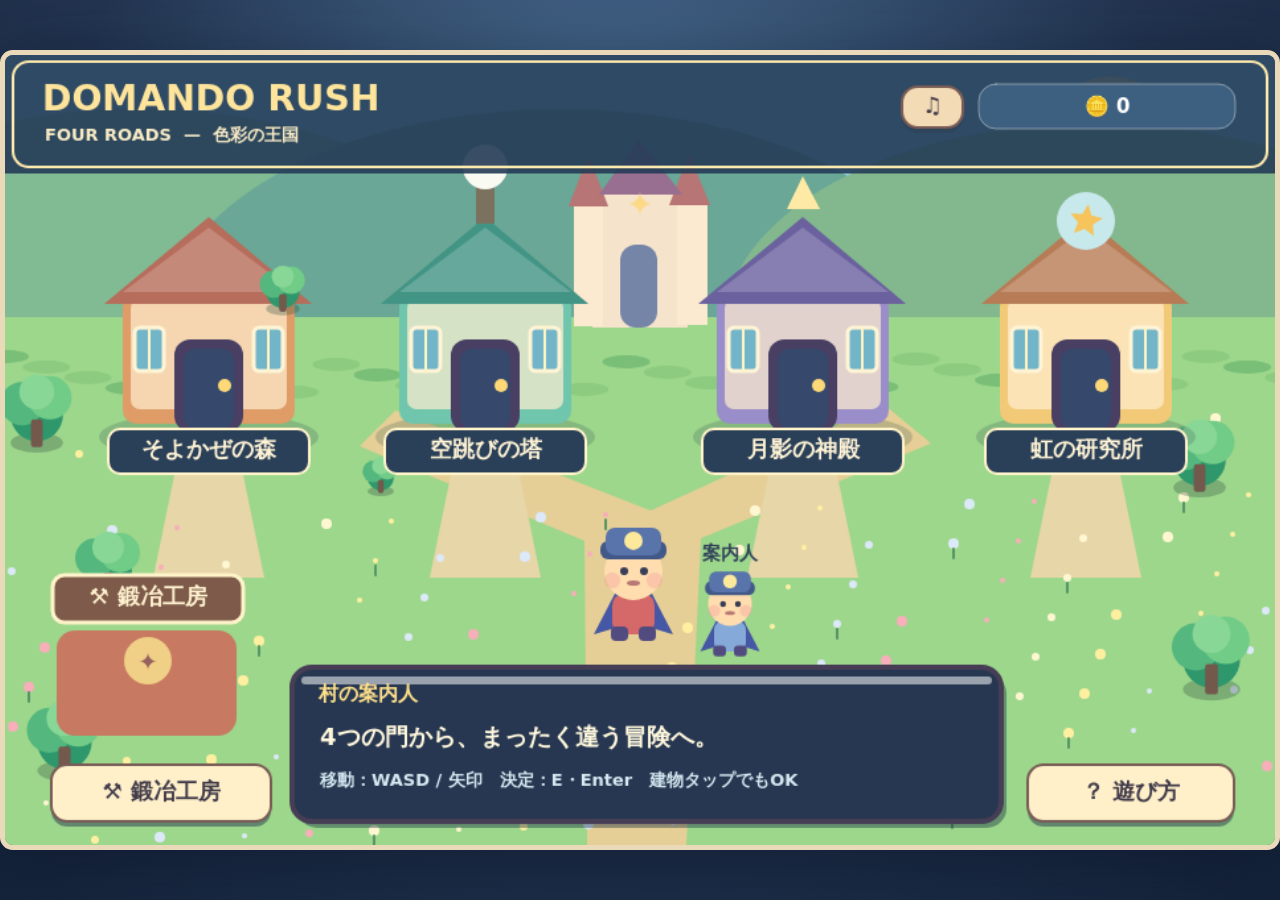
==== commit 83b105f1: "Add files via upload" ====
--- a/static/index.html
+++ b/static/index.html
@@ -1,30 +1,22 @@
-<!doctype html>
-<html lang="ja"><head><meta charset="utf-8"><meta name="viewport" content="width=device-width,initial-scale=1,viewport-fit=cover,user-scalable=no"><meta name="theme-color" content="#ffefd0"><meta name="description" content="DOMANDO RUSH COLOR STORM - 4つのモードで遊べるオリジナルカラフルアクションゲーム"><title>DOMANDO RUSH | COLOR STORM</title><link rel="stylesheet" href="/static/style.css"></head>
+<!DOCTYPE html>
+<html lang="ja">
+<head>
+<meta charset="utf-8"><meta name="viewport" content="width=device-width, initial-scale=1, viewport-fit=cover, user-scalable=no">
+<meta name="theme-color" content="#243c58"><meta name="description" content="DOMANDO RUSH FOUR ROADS — RPGの町から4ジャンルの冒険へ出かける、オリジナルひとり用ゲーム">
+<title>DOMANDO RUSH 4.0 | FOUR ROADS</title>
+<link rel="stylesheet" href="/static/style.css?v=4.0.0">
+</head>
 <body>
-<canvas id="canvas" aria-label="DOMANDO RUSH ゲーム画面"></canvas>
-<div id="landing" class="landing">
-  <div class="ambient amb1"></div><div class="ambient amb2"></div>
-  <div class="menu-shell">
-    <header class="topbar"><a class="brand" href="#" id="brand" aria-label="ホームに戻る"><span class="brand-logo">D</span><span><b>DOMANDO <em>RUSH</em></b><small>COLOR STORM <i>3.0</i></small></span></a><div class="top-right"><div class="currency"><span>🪙</span><b id="coinView">0</b></div><button id="soundTop" class="icon-btn" title="サウンド切替">🔊</button><div class="level-chip">🏅 <b id="playerRank">RANK 1</b></div></div></header>
-    <div class="main-layout"><nav class="sidebar" aria-label="メニュー"><button class="nav-item active" data-page="home">🏠 <span>ホーム</span></button><button class="nav-item" data-page="modes">🎮 <span>ゲーム</span></button><button class="nav-item" data-page="workshop">🛠️ <span>アトリエ</span></button><button class="nav-item" data-page="collection">🎨 <span>コレクション</span></button><button class="nav-item" data-page="records">🏆 <span>記録</span></button><div class="sidebar-bottom"><small>ひとり用・セーブ自動</small><b>LET'S PAINT!</b></div></nav>
-    <main class="page-main">
-      <section class="page active" id="page-home">
-        <div class="hero-banner"><div class="hero-copy"><div class="eyebrow"><span class="live-dot"></span> 4 GAME MODES · SINGLE PLAYER</div><h1>走って、<br><span>染めて、</span>大逆転。</h1><p>ただ倒すだけじゃない。走るほど色が広がり、<br>色をためて一気に「カラーストーム」！</p><div class="hero-cta"><button class="primary-btn" data-launch="adventure">▶ あそぶ <span>冒険モード</span></button><button class="outline-btn" data-page="modes">モードを選ぶ →</button></div><div class="hero-pills"><span>✨ 自動攻撃</span><span>🎨 ぬりバトル</span><span>⚡ フィーバー</span></div></div>
-        <div class="hero-art" aria-hidden="true"><div class="art-halo"></div><svg viewBox="0 0 390 350" class="hero-svg"><ellipse cx="195" cy="308" rx="112" ry="25" fill="#ad6d2d" opacity=".17"/><path d="M38 259C47 204 84 184 113 177l41 47-28 67z" fill="#63a9ec"/><path d="M275 166q67 10 77 89l-87 30-20-57" fill="#ff92b6"/><g transform="rotate(-17 190 175)"><rect x="130" y="168" width="132" height="143" rx="56" fill="#845b48"/><rect x="135" y="164" width="122" height="141" rx="55" fill="#ffbb62"/><rect x="145" y="188" width="103" height="104" rx="45" fill="#ffe07d"/><path d="M155 254l14-8 12 9 15-9 15 10 16-10 11 5" fill="none" stroke="#ec9271" stroke-width="8" stroke-linecap="round"/><path d="M154 203q43-14 86-1" stroke="#f6a24b" stroke-width="9" fill="none"/><circle cx="190" cy="145" r="81" fill="#5c6477"/><circle cx="189" cy="139" r="77" fill="#ffdfab"/><path d="M111 122q13-75 76-75t82 71q-78-24-158 4" fill="#ed7e68"/><path d="M112 127q69-31 158-4" fill="none" stroke="#d4655b" stroke-width="12" stroke-linecap="round"/><path d="M183 49q-12-31 4-35 14-2 24 40" fill="#78be80" stroke="#438b7b" stroke-width="5"/><ellipse cx="160" cy="150" rx="9" ry="12" fill="#40435b"/><ellipse cx="217" cy="150" rx="9" ry="12" fill="#40435b"/><circle cx="157" cy="146" r="3.2" fill="white"/><circle cx="214" cy="146" r="3.2" fill="white"/><path d="M176 177q13 14 26-1" fill="none" stroke="#c17f67" stroke-width="6" stroke-linecap="round"/><ellipse cx="128" cy="170" rx="15" ry="8" fill="#f5a2a3" opacity=".68"/><ellipse cx="247" cy="171" rx="15" ry="8" fill="#f5a2a3" opacity=".68"/><rect x="100" y="209" width="45" height="23" rx="12" fill="#e97d62"/><rect x="247" y="211" width="45" height="23" rx="12" fill="#e97d62"/><rect x="159" y="285" width="29" height="35" rx="11" fill="#735885"/><rect x="205" y="284" width="29" height="36" rx="11" fill="#735885"/></g><g transform="rotate(38 298 196)"><rect x="290" y="111" width="18" height="161" rx="8" fill="#916744"/><rect x="272" y="86" width="54" height="61" rx="19" fill="#fff2c6" stroke="#b68d65" stroke-width="6"/><path d="M285 99q20-20 31 2v18q-17 13-33-3z" fill="#ff798e"/></g><path d="M64 100l10 17 20 4-15 13 3 20-18-9-18 9 3-20-15-13 20-4z" fill="#ffe570"/><circle cx="323" cy="62" r="14" fill="#67d2bc"/><circle cx="357" cy="156" r="9" fill="#ffad62"/><circle cx="66" cy="210" r="12" fill="#bda8f4"/></svg><div class="art-float float-a">+120 COMBO!</div><div class="art-float float-b">🎨 COLOR FEVER</div></div></div>
-        <div class="section-heading"><div><span class="micro-label">CHOOSE YOUR ADVENTURE</span><h2>今すぐ遊べる <strong>4つのゲーム</strong></h2></div><button class="subtle-link" data-page="modes">すべて見る ↗</button></div>
-        <div class="featured-modes"><button class="feature-card" data-launch="adventure"><span class="tile-icon">🌲</span><div><strong>カラーストーリー</strong><small>敵を倒してボスを撃破！</small></div><span class="go-arrow">↗</span></button><button class="feature-card" data-launch="paint"><span class="tile-icon">🖌️</span><div><strong>ぬりぬりバトル</strong><small>移動するほど陣地が広がる！</small></div><span class="go-arrow">↗</span></button><button class="feature-card" data-launch="blitz"><span class="tile-icon">⚡</span><div><strong>60秒ドカン！</strong><small>1分間で最高コンボを狙え！</small></div><span class="go-arrow">↗</span></button></div>
-        <div class="lower-grid"><div class="mission-card"><div class="row-between"><h3>🎯 おたのしみチャレンジ</h3><span class="label-pill">いつでも挑戦</span></div><div id="homeQuests" class="mini-quests"></div></div><div class="profile-card"><span class="micro-label">MY PROGRESS</span><div class="profile-level"><span>🏅</span><div><strong id="homeRank">RANK 1</strong><small>冒険を重ねて成長しよう</small></div></div><div class="progress"><div id="rankBar"></div></div><div class="profile-meta"><span>累計討伐 <b id="homeKills">0</b></span><span>最高スコア <b id="homeBest">0</b></span></div></div></div>
-      </section>
-      <section class="page" id="page-modes"><div class="page-head"><span class="micro-label">SELECT GAME</span><h2>🎮 ゲームをえらぼう</h2><p>4つともルールが違う！好きな遊び方で楽しもう。</p></div><div class="mode-grid" id="modeGrid"></div></section>
-      <section class="page" id="page-workshop"><div class="page-head"><span class="micro-label">POWER UP</span><h2>🛠️ ひみつのアトリエ</h2><p>あそんで集めたコインで能力アップ。強化はずっと残るよ！</p></div><div class="workshop-summary"><span>🪙 所持コイン</span><b id="workshopCoins">0</b><small>プレイで獲得</small></div><div class="shop-grid" id="shopGrid"></div></section>
-      <section class="page" id="page-collection"><div class="page-head"><span class="micro-label">MY HERO</span><h2>🎨 キャラクターコレクション</h2><p>ためたコインで見た目をチェンジ。性能は同じだから好きな姿でOK！</p></div><div class="skin-grid" id="skinGrid"></div></section>
-      <section class="page" id="page-records"><div class="page-head"><span class="micro-label">MY RECORDS</span><h2>🏆 おもいでノート</h2><p>あなたの冒険記録と、達成した実績をチェック！</p></div><div class="record-grid" id="recordGrid"></div><div class="section-heading"><h2>🏅 実績コレクション</h2></div><div class="achievement-grid" id="achievementGrid"></div><div class="danger-zone"><button id="resetData">セーブデータを初期化する</button><small>この端末の記録のみ消去します。取り消せません。</small></div></section>
-    </main></div>
+<div id="shell">
+  <div id="stage"><canvas id="game" width="960" height="600" aria-label="ドマンド・ラッシュのゲーム画面"></canvas>
+    <div id="notice" role="status" aria-live="polite"></div>
+  </div>
+  <div id="touch" aria-label="スマホ操作ボタン">
+    <div class="pad" aria-label="移動キー"><button data-key="arrowup" class="up">▲</button><button data-key="arrowleft" class="left">◀</button><button data-key="arrowdown" class="down">▼</button><button data-key="arrowright" class="right">▶</button></div>
+    <div class="action-pad"><button id="button-b" data-key="shift">B <small id="actB">ダッシュ</small></button><button id="button-a" data-key=" ">A <small id="actA">決定</small></button></div>
   </div>
 </div>
-<div id="game-ui" class="hidden"><div class="game-top"><div class="game-hud-left"><div class="badge-hud"><span id="hudMode">🌲 カラーストーリー</span><small id="hudWave">WAVE 1</small></div><div class="hud-bars"><div class="bar-row"><span>❤</span><div class="meter"><div class="meter-hp" id="hpBar"></div></div><small id="hpVal">100/100</small></div><div class="bar-row"><span>★</span><div class="meter"><div class="meter-xp" id="xpBar"></div></div><small id="levelVal">LV 1</small></div></div></div><div class="game-hud-center"><strong id="timerVal">03:00</strong><span id="objectiveVal">色を集めよう！</span></div><div class="game-hud-right"><div class="score-hud">SCORE <b id="scoreVal">0</b><small id="killVal">0 K.O.</small></div><button id="pauseBtn" class="pause-btn" title="一時停止">Ⅱ</button></div></div><div id="bossBanner" class="boss-banner hidden"><b id="bossName">BOSS</b><div><div id="bossHp"></div></div></div><div class="game-bottom"><div class="fever-widget"><div class="widget-head"><span>🔥 FEVER</span><b id="feverText">0%</b></div><div class="widget-meter"><div id="feverBar"></div></div><small id="feverDesc">敵を倒してためよう！</small></div><div class="ink-widget"><div class="widget-head"><span>🌈 COLOR STORM</span><b id="stormText">0%</b></div><div class="widget-meter"><div id="stormBar"></div></div><small id="stormDesc">動いて地面を彩ろう！</small></div><div id="joystick"><div id="joystickKnob"></div></div><div class="touch-actions"><button class="touch-btn dash" id="dashBtn"><strong>➤</strong><small id="dashLabel">ダッシュ</small></button><button class="touch-btn paint" id="colorBtn"><strong>🎨</strong><small>色かえ</small></button><button class="touch-btn blast" id="stormBtn"><strong>✦</strong><small id="stormLabel">ストーム</small></button></div></div><div id="gameToast" class="game-toast"></div><div id="damageVignette"></div></div>
-<div class="modal-screen hidden" id="pauseModal"><div class="modal-card"><div class="micro-label">BREAK TIME</div><h2>⏸️ ちょっとひとやすみ</h2><p>いつでも続きから再開できるよ。</p><button class="primary-btn modal-action" id="resumeBtn">▶ つづきをあそぶ</button><button class="outline-btn modal-action" id="giveUpBtn">🏠 ホームへ戻る</button><small>PC: Esc / P で一時停止</small></div></div>
-<div class="modal-screen hidden" id="upgradeModal"><div class="modal-card upgrade-modal"><div class="micro-label">NEW LEVEL!</div><h2>✨ どのチカラにする？</h2><p>好きな強化をひとつ選ぼう！ゲーム中だけのパワーアップ。</p><div class="upgrade-choices" id="upgradeChoices"></div><button class="reroll-btn" id="rerollBtn">🔄 えらびなおす (残り1回)</button></div></div>
-<div class="modal-screen hidden" id="resultModal"><div class="modal-card result-modal"><div class="result-celebrate" id="resultIcon">🏆</div><div class="micro-label">GAME RESULT</div><h2 id="resultTitle">ナイスプレイ！</h2><p id="resultSubtitle">カラフルな大冒険！</p><div class="result-stats"><div>スコア<strong id="resultScore">0</strong></div><div>倒した敵<strong id="resultKills">0</strong></div><div>最大コンボ<strong id="resultCombo">0</strong></div></div><div class="reward-bar">🪙 獲得コイン <b id="resultCoins">+0</b><span id="newBest" class="new-best hidden">NEW BEST!</span></div><button class="primary-btn modal-action" id="replayBtn">🔁 もう一度！</button><button class="outline-btn modal-action" id="resultHomeBtn">🏠 ホームへ</button></div></div>
-<div class="modal-screen hidden" id="confirmModal"><div class="modal-card"><h2>セーブデータを消す？</h2><p>コイン・強化・スコアの記録が全部消えます。</p><button class="outline-btn modal-action" id="cancelReset">キャンセル</button><button class="danger-btn modal-action" id="confirmReset">削除する</button></div></div>
-<script src="/static/game.js" defer></script></body></html>
+<div id="error" hidden></div>
+<script src="/static/game.js?v=4.0.0" defer></script>
+</body>
+</html>
--- a/static/style.css
+++ b/static/style.css
@@ -1 +1 @@
-:root{--ink:#302b40;--muted:#827b89;--paper:#fffaf0;--peach:#ffc792;--rose:#fb7592;--green:#4cb68b;--purple:#8a73d8;--shadow:0 18px 45px #553e4122}*{box-sizing:border-box}html,body{width:100%;height:100%;margin:0;overflow:hidden;font-family:ui-rounded,"Arial Rounded MT Bold","Hiragino Kaku Gothic ProN","Noto Sans JP",system-ui,sans-serif;color:var(--ink)}button{font:inherit;cursor:pointer;border:0;touch-action:manipulation}button:disabled{opacity:.52;cursor:not-allowed}button:focus-visible,a:focus-visible{outline:3px solid #3384ef;outline-offset:3px}a{text-decoration:none;color:inherit}.hidden{display:none!important}#canvas{position:fixed;inset:0;width:100%;height:100%;display:block;touch-action:none;background:#b9dd9f}.landing{position:fixed;inset:0;z-index:2;background:radial-gradient(ellipse at 15% -20%,#ffe7bc 0,transparent 48%),radial-gradient(ellipse at 96% 90%,#d5eef3 0,transparent 46%),#fff5e5;overflow:hidden}.ambient{position:absolute;filter:blur(5px);border-radius:50%;pointer-events:none}.amb1{width:340px;height:340px;right:-100px;top:-130px;background:#ffcaa4a3}.amb2{width:240px;height:240px;left:-110px;bottom:-100px;background:#d0c4ffa3}.menu-shell{height:100dvh;max-width:1590px;margin:auto;position:relative;padding:19px 25px;display:flex;flex-direction:column;gap:17px}.topbar{display:flex;align-items:center;justify-content:space-between;gap:15px;z-index:1}.brand{display:flex;gap:11px;align-items:center}.brand-logo{width:48px;height:48px;display:grid;place-items:center;font-size:25px;color:white;background:linear-gradient(145deg,#ffb66d,#fa7392);border:4px solid #fff;border-radius:16px;box-shadow:0 6px #c57c7385;transform:rotate(-7deg);font-weight:1000}.brand b{display:block;letter-spacing:1.1px;font-size:20px;font-weight:1000}.brand em{font-style:normal;color:#ee7a69}.brand small{display:block;color:#958592;letter-spacing:2.2px;font-size:9px;font-weight:1000;margin-top:3px}.brand i{color:#ff9670}.top-right{display:flex;align-items:center;gap:10px}.currency,.level-chip{border:2px solid #fff;border-radius:18px;background:#ffffffc9;box-shadow:0 4px 16px #6c657218;padding:10px 15px;font-size:13px;font-weight:1000}.currency{display:flex;align-items:center;gap:8px}.currency span{font-size:20px}.currency b{font-size:17px}.level-chip{color:#a67448}.icon-btn{width:43px;height:43px;border-radius:14px;background:white;border:2px solid #fff;font-size:22px;box-shadow:0 5px 18px #6c65721c}.main-layout{display:flex;gap:19px;min-height:0;flex:1;position:relative}.sidebar{width:171px;flex:none;background:#ffffff93;border:2px solid #fff;border-radius:26px;padding:14px 9px;display:flex;flex-direction:column;gap:8px;box-shadow:0 7px 30px #a08e8b10}.nav-item{text-align:left;padding:16px 14px;background:transparent;color:#766c7e;border-radius:16px;font-size:14px;font-weight:1000;white-space:nowrap}.nav-item:hover{background:#fff9ec}.nav-item.active{background:#ff9b74;color:white;box-shadow:0 5px 0 #d77861}.sidebar-bottom{margin-top:auto;background:#fff0cd;border-radius:16px;text-align:center;padding:18px 4px;color:#ab756b}.sidebar-bottom small{display:block;font-size:10px}.sidebar-bottom b{display:block;font-size:12px;margin-top:8px}.page-main{flex:1;min-height:0;overflow-y:auto;scrollbar-color:#e6cfb5 transparent;scrollbar-width:thin;padding:0 10px 35px 0}.page{display:none;animation:appear .2s ease}.page.active{display:block}@keyframes appear{from{opacity:.3;transform:translateY(6px)}to{opacity:1;transform:translateY(0)}}.hero-banner{min-height:370px;background:linear-gradient(112deg,#fff2cd,#ffcf9f 55%,#ff9c91);border-radius:34px;position:relative;overflow:hidden;padding:40px 48px;box-shadow:var(--shadow);border:4px solid white;display:flex;align-items:center}.hero-banner:after{content:'';position:absolute;width:410px;height:410px;right:-110px;top:-100px;border:46px solid #ffffff30;border-radius:50%}.hero-copy{z-index:1;position:relative}.eyebrow,.micro-label{font-size:11px;font-weight:1000;letter-spacing:1.5px;color:#c97d5d}.eyebrow{background:#fff8e2a3;display:inline-flex;align-items:center;gap:8px;padding:8px 13px;border-radius:20px}.live-dot{width:8px;height:8px;background:#44b890;border-radius:50%}.hero-copy h1{font-size:clamp(30px,4vw,55px);line-height:1.14;letter-spacing:-2px;margin:15px 0 8px;font-weight:1000;color:#453548}.hero-copy h1 span{color:#f47568}.hero-copy p{font-size:13px;line-height:1.9;color:#7a6473;font-weight:800}.hero-cta{margin-top:20px;display:flex;gap:10px;flex-wrap:wrap}.primary-btn,.outline-btn,.danger-btn{border-radius:16px;padding:13px 22px;font-weight:1000;transition:transform .13s,box-shadow .13s;white-space:nowrap;font-size:15px}.primary-btn{background:linear-gradient(#ff996b,#f57571);border:3px solid #fff;color:white;box-shadow:0 6px 0 #ce7065,0 11px 24px #a8685840}.primary-btn span{font-size:11px;opacity:.85;margin-left:9px}.outline-btn{background:#ffffffce;color:#67576b;border:2px solid white;box-shadow:0 5px 14px #64475518}.primary-btn:hover,.outline-btn:hover,.feature-card:hover,.mode-panel:hover{transform:translateY(-2px)}.primary-btn:active,.outline-btn:active{transform:translateY(3px);box-shadow:0 1px 0 #ce7065}.hero-pills{margin-top:25px;display:flex;gap:7px;flex-wrap:wrap}.hero-pills span{background:#fff7e7d1;border-radius:12px;padding:7px 12px;color:#a36a60;font-weight:900;font-size:11px}.hero-art{position:absolute;top:0;right:7px;width:48%;height:100%;display:flex;align-items:center;justify-content:center;z-index:0}.art-halo{width:310px;height:310px;background:#fff6d6ab;border:4px solid #fff7e4;border-radius:50%;position:absolute;right:14%;top:7%;box-shadow:0 0 0 28px #fff9e736}.hero-svg{height:95%;width:auto;max-width:100%;position:relative;filter:drop-shadow(0 14px 5px #a96c4a24);animation:bob 3s ease-in-out infinite}@keyframes bob{50%{transform:translateY(-8px)}}.art-float{position:absolute;font-size:11px;font-weight:1000;background:white;color:#ff7b75;padding:10px;border-radius:13px;box-shadow:0 5px 20px #804a592e;transform:rotate(7deg)}.float-a{right:8px;top:24%}.float-b{left:10px;bottom:16%;transform:rotate(-10deg);color:#6baf95}.section-heading{display:flex;align-items:end;justify-content:space-between;gap:12px;margin:27px 0 13px}.section-heading h2,.page-head h2{font-size:22px;margin:4px 0 0;font-weight:1000;letter-spacing:-.5px}.section-heading h2 strong{color:#f07478}.subtle-link{color:#9e7e8b;font-size:12px;font-weight:900;background:none}.featured-modes{display:grid;grid-template-columns:repeat(3,minmax(0,1fr));gap:12px}.feature-card{min-width:0;border:3px solid white;background:#ffffffde;border-radius:21px;display:flex;align-items:center;gap:10px;padding:17px 13px;box-shadow:0 6px 19px #6c657215;text-align:left;transition:transform .15s}.tile-icon{font-size:29px;width:55px;height:55px;background:#fff2d8;border-radius:17px;display:grid;place-items:center;flex:none}.feature-card:nth-child(2) .tile-icon{background:#dff6e2}.feature-card:nth-child(3) .tile-icon{background:#ffe2e2}.feature-card div{flex:1;min-width:0}.feature-card strong{display:block;font-size:13px;white-space:nowrap}.feature-card small{display:block;color:#8f8990;font-size:10px;margin-top:6px;line-height:1.35}.go-arrow{font-size:16px;color:#a698a0}.lower-grid{display:grid;grid-template-columns:1.5fr 1fr;gap:13px;margin-top:16px}.mission-card,.profile-card{padding:21px;background:#ffffffd9;border:3px solid white;border-radius:23px;box-shadow:0 8px 24px #6b657218}.row-between{display:flex;align-items:center;justify-content:space-between;gap:8px}.mission-card h3{font-size:15px;margin:0}.label-pill{font-size:10px;border-radius:12px;color:#4b9f8a;background:#e3f8ea;padding:7px 9px;font-weight:900}.mini-quests{display:grid;gap:9px;margin-top:14px}.quest-line{display:flex;align-items:center;gap:10px;font-size:11px;font-weight:850;color:#766d7c}.quest-line b{margin-left:auto;color:#e58c67;font-size:10px}.quest-line .check{font-size:15px}.profile-level{display:flex;gap:13px;align-items:center;margin:13px 0 12px}.profile-level>span{font-size:36px}.profile-level strong{display:block;font-size:19px}.profile-level small{display:block;font-size:10px;color:#9b8594;margin-top:4px}.progress,.widget-meter{height:12px;background:#eee4da;border-radius:20px;overflow:hidden}.progress div{height:100%;background:linear-gradient(90deg,#7dccb4,#7dabee);width:0%;border-radius:20px;transition:width .3s}.profile-meta{display:flex;justify-content:space-between;font-size:10px;color:#928895;font-weight:800;margin-top:13px}.profile-meta b{color:#54475e}.page-head{padding:15px 5px 22px}.page-head h2{font-size:clamp(24px,3vw,33px);margin:8px 0}.page-head p{font-size:13px;color:var(--muted);margin:4px 0;font-weight:750}.mode-grid{display:grid;grid-template-columns:repeat(2,minmax(0,1fr));gap:17px}.mode-panel{padding:22px;border:4px solid white;border-radius:27px;background:linear-gradient(140deg,#fff6de,#ffdead);box-shadow:var(--shadow);text-align:left;min-height:215px;position:relative;overflow:hidden;transition:transform .15s}.mode-panel:nth-child(2){background:linear-gradient(145deg,#dcf5da,#ace3d0)}.mode-panel:nth-child(3){background:linear-gradient(145deg,#ffe5dc,#ffc5a0)}.mode-panel:nth-child(4){background:linear-gradient(145deg,#e7dcff,#b4b2f0)}.mode-panel:after{content:'';position:absolute;right:-20px;bottom:-64px;width:175px;height:175px;border:28px solid #ffffff6e;border-radius:50%}.mode-emoji{font-size:57px;display:block;margin-bottom:14px}.mode-panel h3{font-size:21px;margin:0 0 8px;font-weight:1000;position:relative;z-index:1}.mode-panel p{font-size:12px;color:#766d7c;font-weight:800;position:relative;z-index:1;max-width:70%;line-height:1.6;margin:0}.mode-tag{position:absolute;top:18px;right:17px;border-radius:20px;background:white;padding:6px 10px;font-size:10px;font-weight:1000}.mode-play{margin-top:18px;display:inline-block;font-size:12px;font-weight:1000;background:#fff;padding:8px 12px;border-radius:12px;color:#e0796f}.workshop-summary{background:#fff3d7;border:3px solid white;border-radius:20px;padding:18px 23px;display:flex;align-items:center;gap:18px;font-weight:900;max-width:520px;margin-bottom:16px}.workshop-summary b{font-size:28px;color:#e99d45;margin-left:auto}.workshop-summary small{font-size:10px;color:#a08e91}.shop-grid,.skin-grid,.achievement-grid{display:grid;grid-template-columns:repeat(2,minmax(0,1fr));gap:13px}.shop-item,.skin-item,.record-box,.achievement{background:#ffffffdc;border:3px solid white;border-radius:22px;padding:17px;box-shadow:0 6px 18px #6b657213}.shop-head{display:flex;gap:13px;align-items:center}.shop-symbol{width:55px;height:55px;display:grid;place-items:center;font-size:31px;background:#fff1d5;border-radius:16px}.shop-item h3,.skin-item h3{margin:0;font-size:16px}.shop-item p,.skin-item p{margin:5px 0;color:#92888f;font-size:11px;font-weight:750}.shop-bottom{display:flex;align-items:center;justify-content:space-between;gap:8px;margin-top:17px}.upgrade-dots{display:flex;gap:5px}.upgrade-dots span{width:14px;height:9px;border-radius:20px;background:#e8ddd8}.upgrade-dots span.filled{background:#5cbfa5}.buy-btn{padding:10px 14px;border-radius:12px;background:#f6a068;color:white;font-size:12px;font-weight:1000;box-shadow:0 4px #cf8461}.buy-btn:disabled{background:#c0bdc0;box-shadow:none}.skin-item{text-align:center}.skin-big{font-size:63px;display:block;padding:10px 0}.skin-item.selected{border-color:#ffb06c}.skin-item .buy-btn{margin-top:6px}.record-grid{display:grid;grid-template-columns:repeat(4,minmax(0,1fr));gap:12px}.record-box{text-align:center}.record-box span{font-size:26px;display:block}.record-box strong{display:block;font-size:26px;margin:8px 0;color:#ed8c65}.record-box small{font-size:11px;font-weight:900;color:#90858d}.achievement{display:flex;align-items:center;gap:12px;opacity:.54}.achievement.done{opacity:1;background:#fff7df}.achievement .ach-icon{font-size:28px}.achievement strong{display:block;font-size:13px}.achievement small{font-size:10px;color:#887d86}.danger-zone{margin-top:27px;text-align:center}.danger-zone button{background:none;color:#b37e8a;text-decoration:underline;font-size:11px}.danger-zone small{display:block;margin-top:7px;color:#aaa;font-size:10px}#game-ui{pointer-events:none;position:fixed;inset:0;z-index:5}.game-top{position:absolute;top:max(13px,env(safe-area-inset-top));left:16px;right:16px;display:flex;justify-content:space-between;align-items:flex-start;gap:10px}.game-hud-left{display:flex;gap:10px;align-items:start}.badge-hud,.hud-bars,.game-hud-center,.score-hud,.pause-btn,.fever-widget,.ink-widget{background:#fffaf1eb;border:3px solid white;box-shadow:0 6px 19px #314a3825;border-radius:18px;padding:10px 12px;font-weight:1000}.badge-hud{min-width:126px}.badge-hud span{display:block;font-size:12px}.badge-hud small{font-size:10px;color:#b0868b}.hud-bars{width:235px}.bar-row{display:flex;align-items:center;gap:7px;margin:3px 0;font-size:11px}.bar-row small{min-width:52px;text-align:right;font-size:10px}.meter{flex:1;min-width:35px;background:#eadbd4;height:12px;border-radius:20px;overflow:hidden}.meter>div{height:100%;width:100%;border-radius:20px;transition:width .12s}.meter-hp{background:linear-gradient(90deg,#fb6b83,#ff9b67)}.meter-xp{background:linear-gradient(90deg,#63bbd1,#7cd8b2)}.game-hud-center{text-align:center;min-width:156px}.game-hud-center strong{display:block;font-size:25px;line-height:1.1}.game-hud-center span{display:block;font-size:10px;color:#987480;margin-top:7px}.game-hud-right{display:flex;align-items:start;gap:10px}.score-hud{font-size:11px;color:#99848a;text-align:right;min-width:105px}.score-hud b{font-size:24px;color:#ee8275;display:block}.score-hud small{display:block;font-size:10px}.pause-btn{pointer-events:auto;font-size:19px;min-width:49px;height:49px}.boss-banner{position:absolute;top:105px;left:50%;transform:translateX(-50%);min-width:260px;text-align:center;background:#fff8efee;border:3px solid white;border-radius:15px;padding:9px 14px;font-size:11px;font-weight:1000;box-shadow:0 8px 18px #4442}.boss-banner>div{height:10px;background:#f8dada;border-radius:10px;overflow:hidden;margin-top:6px}.boss-banner>div>div{height:100%;width:100%;background:#f47592;border-radius:10px}.game-bottom{position:absolute;bottom:max(15px,env(safe-area-inset-bottom));left:18px;right:18px;display:flex;align-items:flex-end;gap:10px}.fever-widget,.ink-widget{width:210px}.ink-widget{margin-left:0}.widget-head{display:flex;justify-content:space-between;font-size:11px;gap:7px}.widget-head b{color:#e27c6e}.widget-meter{height:11px;margin:7px 0 5px;background:#e5d6d8}.widget-meter div{height:100%;width:0%;background:linear-gradient(90deg,#ffbe54,#fc6f79);border-radius:12px}.ink-widget .widget-meter div{background:linear-gradient(90deg,#75cfb7,#7ca4ef,#d5a2f0)}.fever-widget small,.ink-widget small{font-size:9px;color:#9a8f96}.touch-actions{display:flex;gap:8px;align-items:flex-end;margin-left:auto;pointer-events:auto}.touch-btn{height:78px;width:78px;border-radius:22px;border:4px solid white;color:white;font-weight:1000;box-shadow:0 6px #0003,0 9px 20px #3334}.touch-btn strong{display:block;font-size:26px}.touch-btn small{display:block;font-size:9px}.touch-btn.dash{background:#53bddd}.touch-btn.paint{background:#efa763}.touch-btn.blast{background:#b987e6}.touch-btn.ready{background:#fc699d;animation:pulse .8s ease-in-out infinite alternate}@keyframes pulse{to{transform:scale(1.06);filter:brightness(1.12)}}#joystick{pointer-events:auto;position:absolute;left:5px;bottom:15px;width:119px;height:119px;border-radius:50%;border:4px solid #fff;background:#ffffffa3;display:none;touch-action:none}#joystickKnob{width:51px;height:51px;background:#fff;border:5px solid #7dccaa;border-radius:50%;position:absolute;left:30px;top:30px;box-shadow:0 4px 13px #45654a50;will-change:transform}.game-toast{position:absolute;top:27%;left:50%;transform:translate(-50%,0);font-size:clamp(21px,3vw,44px);font-weight:1000;color:white;text-align:center;text-shadow:0 4px #b56b73,0 9px 25px #0008;opacity:0;white-space:nowrap;transition:opacity .18s}.game-toast.show{opacity:1}#damageVignette{position:absolute;inset:0;box-shadow:inset 0 0 100px 18px #ff447a99;opacity:0;pointer-events:none}.modal-screen{position:fixed;inset:0;z-index:11;display:flex;align-items:center;justify-content:center;background:#302c4778;backdrop-filter:blur(7px);padding:15px;overflow:auto}.modal-card{border-radius:29px;background:#fffbf1;border:6px solid white;box-shadow:0 20px 65px #281b3f66;padding:28px;text-align:center;width:min(520px,100%);max-height:95dvh;overflow:auto}.modal-card h2{font-size:clamp(22px,4vw,32px);margin:8px 0 7px}.modal-card p{font-size:13px;line-height:1.8;color:#857884;font-weight:800}.modal-card small{display:block;font-size:11px;color:#aea4aa;margin-top:9px}.modal-action{display:block;width:min(285px,100%);margin:16px auto 4px}.upgrade-modal{width:min(810px,100%)}.upgrade-choices{display:grid;grid-template-columns:repeat(3,minmax(0,1fr));gap:12px;margin:22px 0}.upgrade-option{background:#fff;border:3px solid #f1dcca;border-radius:20px;padding:17px 11px;min-height:170px;box-shadow:0 6px 0 #e5d5c7;transition:transform .15s}.upgrade-option:hover{border-color:#edac7e;transform:translateY(-3px)}.upgrade-option .up-symbol{display:block;font-size:43px}.upgrade-option strong{display:block;font-size:17px;margin:8px 0}.upgrade-option small{font-size:11px;line-height:1.6;color:#9b8a96}.reroll-btn{border-radius:12px;background:#eee4f8;color:#886ba8;font-size:12px;font-weight:900;padding:10px 17px}.result-celebrate{font-size:70px}.result-stats{display:grid;grid-template-columns:repeat(3,1fr);gap:8px;margin:20px 0}.result-stats>div{padding:14px 6px;border-radius:14px;background:white;color:#a48e94;font-weight:900;font-size:11px}.result-stats strong{display:block;color:#ed8c6a;font-size:24px;margin-top:7px}.reward-bar{background:#fff0c7;border:2px dashed #edb777;border-radius:16px;padding:14px;font-weight:1000;font-size:14px}.reward-bar b{font-size:23px;color:#e78d47;margin-left:6px}.new-best{display:inline-block;margin-left:9px;background:#f77891;color:#fff;padding:4px 7px;border-radius:7px;font-size:9px}.danger-btn{background:#dc6676;color:white}@media (max-width:1000px){.menu-shell{padding:12px}.sidebar{width:79px}.sidebar .nav-item{font-size:21px;text-align:center;padding:14px 6px}.sidebar .nav-item span,.sidebar-bottom{display:none}.hero-banner{padding:25px;min-height:350px}.hero-art{right:-45px;width:48%}.featured-modes{gap:8px}.feature-card{padding:10px 7px}.feature-card .tile-icon{width:38px;height:42px;font-size:25px}.feature-card strong{font-size:11px}.feature-card small{font-size:9px}.hud-bars{width:155px}.game-hud-left{gap:6px}.badge-hud{min-width:0}.fever-widget,.ink-widget{width:170px}}@media(max-width:700px){.menu-shell{padding:9px;gap:9px}.brand-logo{width:38px;height:38px;font-size:20px}.brand b{font-size:14px}.brand small{font-size:8px;letter-spacing:1px}.top-right{gap:6px}.currency,.level-chip{padding:7px 9px;border-radius:12px;font-size:11px}.currency b{font-size:12px}.level-chip{display:none}.icon-btn{width:36px;height:36px;font-size:16px}.main-layout{flex-direction:column-reverse;gap:8px}.sidebar{width:100%;border-radius:18px;height:68px;flex-direction:row;justify-content:space-around;padding:5px;flex:none}.sidebar .nav-item{flex:1;padding:8px 3px;font-size:22px;border-radius:10px}.sidebar .nav-item.active{box-shadow:0 3px 0 #d77861}.page-main{padding:0 1px 5px}.hero-banner{padding:23px 18px;min-height:350px;align-items:flex-start}.hero-copy{max-width:100%}.hero-copy h1{font-size:34px}.hero-copy p{font-size:11px;max-width:230px}.hero-art{top:32px;right:-60px;width:65%;height:90%;opacity:.88;pointer-events:none}.hero-svg{height:85%}.art-float{display:none}.hero-cta{gap:6px}.primary-btn,.outline-btn{padding:11px 13px;font-size:13px;border-radius:12px}.hero-cta .primary-btn span{display:none}.hero-pills{position:relative;margin-top:22px;max-width:240px;gap:4px}.hero-pills span{padding:5px;font-size:9px}.section-heading{margin:20px 0 10px}.section-heading h2{font-size:17px}.featured-modes{grid-template-columns:1fr;gap:7px}.feature-card{padding:9px 13px}.feature-card .tile-icon{width:42px}.feature-card strong{font-size:12px}.feature-card small{font-size:10px}.lower-grid{grid-template-columns:1fr;margin-top:10px}.mission-card,.profile-card{padding:14px}.mode-grid,.shop-grid,.skin-grid,.achievement-grid{grid-template-columns:1fr;gap:9px}.mode-panel{min-height:168px;padding:15px}.mode-emoji{font-size:42px;margin:0 0 8px}.mode-panel h3{font-size:17px}.mode-panel p{font-size:11px}.mode-play{margin-top:8px}.record-grid{grid-template-columns:repeat(2,1fr)}.game-top{left:6px;right:6px;top:max(5px,env(safe-area-inset-top));gap:3px}.badge-hud,.hud-bars,.game-hud-center,.score-hud{border-width:2px;padding:6px 6px;border-radius:11px}.game-hud-left{flex-direction:column;gap:3px}.badge-hud span{font-size:10px}.badge-hud small{font-size:8px}.hud-bars{width:142px}.bar-row{gap:4px;margin:1px 0}.bar-row small{font-size:8px;min-width:45px}.meter{height:9px}.game-hud-center{min-width:88px;max-width:100px}.game-hud-center strong{font-size:16px}.game-hud-center span{font-size:8px;margin-top:4px}.game-hud-right{gap:4px}.score-hud{min-width:68px;font-size:8px}.score-hud b{font-size:15px}.score-hud small{font-size:8px}.pause-btn{padding:3px;width:34px;min-width:34px;height:34px;font-size:15px;border-radius:10px}.boss-banner{top:89px;min-width:180px;padding:5px}.game-bottom{left:6px;right:6px;bottom:max(8px,env(safe-area-inset-bottom));align-items:flex-end}.fever-widget,.ink-widget{position:absolute;bottom:123px;left:4px;padding:6px 8px;width:145px;border-width:2px;border-radius:12px}.ink-widget{left:auto;right:4px}.widget-head{font-size:8px}.fever-widget small,.ink-widget small{display:none}.touch-actions{gap:5px}.touch-btn{width:60px;height:62px;border-width:3px;border-radius:16px}.touch-btn strong{font-size:20px}.touch-btn small{font-size:8px}#joystick{display:block}.upgrade-choices{gap:5px}.upgrade-option{padding:13px 3px;min-height:145px}.upgrade-option .up-symbol{font-size:29px}.upgrade-option strong{font-size:12px}.upgrade-option small{font-size:9px}.modal-card{padding:16px 9px;border-radius:22px}.modal-card p{font-size:11px}.result-stats strong{font-size:17px}.result-stats>div{font-size:9px}.game-toast{top:30%;font-size:22px}}@media (max-height:540px){.menu-shell{padding:6px}.hero-banner{min-height:260px}.hero-copy h1{font-size:29px;margin:6px 0}.hero-copy p{font-size:10px}.hero-pills{display:none}.page-head{padding:7px 3px}.game-hud-center strong{font-size:14px}.fever-widget,.ink-widget{bottom:78px;width:120px}.touch-btn{height:54px;width:55px}#joystick{width:100px;height:100px}#joystickKnob{left:20px;top:20px}}
+:root{font-family:system-ui,-apple-system,"Segoe UI","Noto Sans JP",sans-serif;background:#19293f;color:#fff}*{box-sizing:border-box}html,body{margin:0;width:100%;height:100%;overflow:hidden;overscroll-behavior:none}body{display:flex;align-items:center;justify-content:center;background:radial-gradient(circle at 48% 20%,#4c7196,#233551 55%,#142239);touch-action:none}button{font:inherit;touch-action:none;user-select:none;-webkit-user-select:none}#shell{position:relative;width:min(100vw, calc(100dvh * 1.6));aspect-ratio:8/5;max-height:100dvh;filter:drop-shadow(0 12px 38px #020a1d77)}#stage{width:100%;height:100%;position:relative;border:clamp(0px,.5vw,5px) solid #eadab9;border-radius:clamp(4px,1vw,15px);overflow:hidden;box-shadow:inset 0 0 0 3px #6b5c60;background:#77bddc}canvas{display:block;width:100%;height:100%;touch-action:none;user-select:none}#notice{position:absolute;top:15%;left:50%;transform:translate(-50%,-12px);pointer-events:none;white-space:nowrap;max-width:90%;font-weight:900;font-size:clamp(12px,2vw,22px);text-shadow:0 2px 8px #333b55;opacity:0;transition:opacity .24s,transform .24s}#notice.show{opacity:1;transform:translate(-50%,0)}#touch{display:none;pointer-events:none;position:absolute;inset:0}#touch button{pointer-events:auto;border:2px solid #fff6;background:#243c58b8;color:#fff;border-radius:14px;font-weight:900;font-size:19px;box-shadow:0 3px 0 #21354eb8,0 5px 16px #10203144}#touch button:active,#touch button.pressed{transform:translateY(3px);background:#ffb84eec;box-shadow:0 1px 0 #21354eb8}.pad{position:absolute;bottom:12px;left:14px;width:144px;height:105px;display:grid;grid-template-columns:repeat(3,1fr);grid-template-rows:repeat(2,1fr);gap:3px}.pad .up{grid-column:2;grid-row:1}.pad .left{grid-column:1;grid-row:2}.pad .down{grid-column:2;grid-row:2}.pad .right{grid-column:3;grid-row:2}.action-pad{position:absolute;right:14px;bottom:17px;display:flex;gap:12px;align-items:flex-end}.action-pad button{height:57px;min-width:65px;border-radius:22px!important;background:#c26368d6!important}.action-pad button:first-child{height:49px;min-width:59px;background:#457eafd8!important}.action-pad small{display:block;font-size:9px;letter-spacing:.03em}#error{position:absolute;inset:30% 20%;background:#fff;color:#a42;padding:24px;border:3px solid #a42;z-index:99}@media(hover:none),(pointer:coarse){#touch.show{display:block}#shell{width:100vw;max-height:100dvh}.pad{transform-origin:bottom left}.action-pad{transform-origin:bottom right}}@media (max-aspect-ratio: 9/8) and (pointer:coarse){body{align-items:flex-start}#shell{width:100vw;max-height:none;top:calc((100dvh - 62.5vw)/2 - 22px)}#touch .pad{bottom:-95px;left:8px;transform:scale(1.05)}#touch .action-pad{bottom:-80px;right:10px;transform:scale(1.04)}#stage{border-radius:9px}#notice{font-size:14px}}@media(prefers-reduced-motion:reduce){#notice{transition:none}}
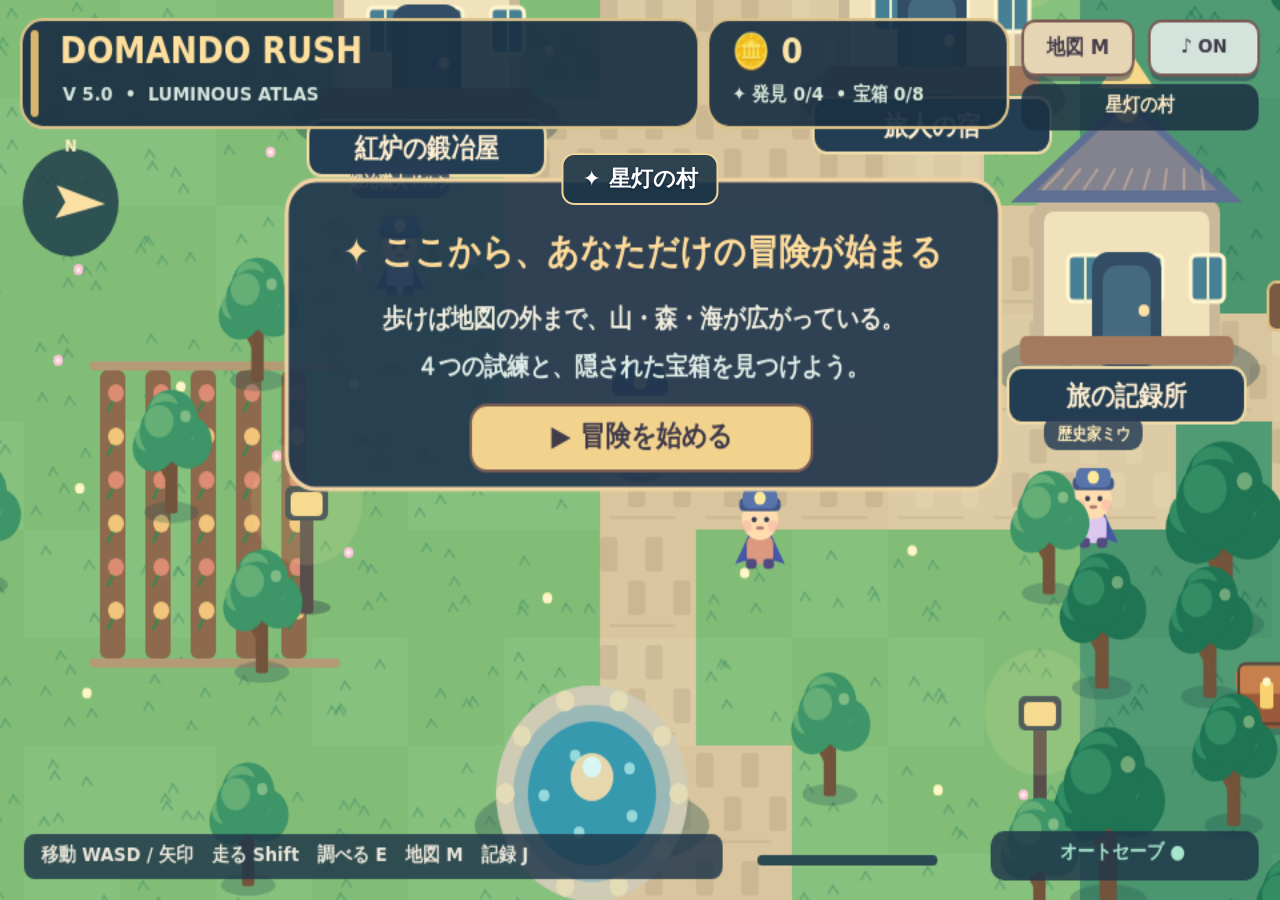
==== commit 29372f7d: "Add files via upload" ====
--- a/static/index.html
+++ b/static/index.html
@@ -2,21 +2,25 @@
 <html lang="ja">
 <head>
 <meta charset="utf-8"><meta name="viewport" content="width=device-width, initial-scale=1, viewport-fit=cover, user-scalable=no">
-<meta name="theme-color" content="#243c58"><meta name="description" content="DOMANDO RUSH FOUR ROADS — RPGの町から4ジャンルの冒険へ出かける、オリジナルひとり用ゲーム">
-<title>DOMANDO RUSH 4.0 | FOUR ROADS</title>
-<link rel="stylesheet" href="/static/style.css?v=4.0.0">
+<meta name="theme-color" content="#1b3043"><meta name="description" content="DOMANDO RUSH LUMINOUS ATLAS — 山、森、海を歩いて旅するオリジナル冒険RPG。4ジャンルのゲームを収録。">
+<title>DOMANDO RUSH 5.0 | LUMINOUS ATLAS</title>
+<link rel="manifest" href="/static/manifest.webmanifest">
+<link rel="icon" href="/static/icon.svg" type="image/svg+xml">
+<link rel="stylesheet" href="/static/style.css?v=5.0.0">
 </head>
 <body>
 <div id="shell">
-  <div id="stage"><canvas id="game" width="960" height="600" aria-label="ドマンド・ラッシュのゲーム画面"></canvas>
+  <div id="stage"><canvas id="game" width="960" height="600" aria-label="DOMANDO RUSH 5.0。キーボードか画面のボタンで冒険するゲーム"></canvas>
     <div id="notice" role="status" aria-live="polite"></div>
   </div>
+  <div id="orientation-hint">📱 横向きにすると、広い世界をもっと遊びやすく表示できます</div>
   <div id="touch" aria-label="スマホ操作ボタン">
-    <div class="pad" aria-label="移動キー"><button data-key="arrowup" class="up">▲</button><button data-key="arrowleft" class="left">◀</button><button data-key="arrowdown" class="down">▼</button><button data-key="arrowright" class="right">▶</button></div>
-    <div class="action-pad"><button id="button-b" data-key="shift">B <small id="actB">ダッシュ</small></button><button id="button-a" data-key=" ">A <small id="actA">決定</small></button></div>
+    <div class="pad" aria-label="移動キー"><button data-key="arrowup" class="up" aria-label="上に移動">▲</button><button data-key="arrowleft" class="left" aria-label="左に移動">◀</button><button data-key="arrowdown" class="down" aria-label="下に移動">▼</button><button data-key="arrowright" class="right" aria-label="右に移動">▶</button></div>
+    <div class="action-pad"><button id="button-b" data-key="shift">B <small id="actB">走る</small></button><button id="button-a" data-key=" ">A <small id="actA">調べる</small></button></div>
   </div>
 </div>
 <div id="error" hidden></div>
-<script src="/static/game.js?v=4.0.0" defer></script>
+<script src="/static/game.js?v=5.0.0" defer></script>
+<script>if('serviceWorker' in navigator){window.addEventListener('load',()=>navigator.serviceWorker.register('/sw.js',{scope:'/'}).catch(()=>{}))}</script>
 </body>
 </html>
--- a/static/style.css
+++ b/static/style.css
@@ -1 +1,27 @@
-:root{font-family:system-ui,-apple-system,"Segoe UI","Noto Sans JP",sans-serif;background:#19293f;color:#fff}*{box-sizing:border-box}html,body{margin:0;width:100%;height:100%;overflow:hidden;overscroll-behavior:none}body{display:flex;align-items:center;justify-content:center;background:radial-gradient(circle at 48% 20%,#4c7196,#233551 55%,#142239);touch-action:none}button{font:inherit;touch-action:none;user-select:none;-webkit-user-select:none}#shell{position:relative;width:min(100vw, calc(100dvh * 1.6));aspect-ratio:8/5;max-height:100dvh;filter:drop-shadow(0 12px 38px #020a1d77)}#stage{width:100%;height:100%;position:relative;border:clamp(0px,.5vw,5px) solid #eadab9;border-radius:clamp(4px,1vw,15px);overflow:hidden;box-shadow:inset 0 0 0 3px #6b5c60;background:#77bddc}canvas{display:block;width:100%;height:100%;touch-action:none;user-select:none}#notice{position:absolute;top:15%;left:50%;transform:translate(-50%,-12px);pointer-events:none;white-space:nowrap;max-width:90%;font-weight:900;font-size:clamp(12px,2vw,22px);text-shadow:0 2px 8px #333b55;opacity:0;transition:opacity .24s,transform .24s}#notice.show{opacity:1;transform:translate(-50%,0)}#touch{display:none;pointer-events:none;position:absolute;inset:0}#touch button{pointer-events:auto;border:2px solid #fff6;background:#243c58b8;color:#fff;border-radius:14px;font-weight:900;font-size:19px;box-shadow:0 3px 0 #21354eb8,0 5px 16px #10203144}#touch button:active,#touch button.pressed{transform:translateY(3px);background:#ffb84eec;box-shadow:0 1px 0 #21354eb8}.pad{position:absolute;bottom:12px;left:14px;width:144px;height:105px;display:grid;grid-template-columns:repeat(3,1fr);grid-template-rows:repeat(2,1fr);gap:3px}.pad .up{grid-column:2;grid-row:1}.pad .left{grid-column:1;grid-row:2}.pad .down{grid-column:2;grid-row:2}.pad .right{grid-column:3;grid-row:2}.action-pad{position:absolute;right:14px;bottom:17px;display:flex;gap:12px;align-items:flex-end}.action-pad button{height:57px;min-width:65px;border-radius:22px!important;background:#c26368d6!important}.action-pad button:first-child{height:49px;min-width:59px;background:#457eafd8!important}.action-pad small{display:block;font-size:9px;letter-spacing:.03em}#error{position:absolute;inset:30% 20%;background:#fff;color:#a42;padding:24px;border:3px solid #a42;z-index:99}@media(hover:none),(pointer:coarse){#touch.show{display:block}#shell{width:100vw;max-height:100dvh}.pad{transform-origin:bottom left}.action-pad{transform-origin:bottom right}}@media (max-aspect-ratio: 9/8) and (pointer:coarse){body{align-items:flex-start}#shell{width:100vw;max-height:none;top:calc((100dvh - 62.5vw)/2 - 22px)}#touch .pad{bottom:-95px;left:8px;transform:scale(1.05)}#touch .action-pad{bottom:-80px;right:10px;transform:scale(1.04)}#stage{border-radius:9px}#notice{font-size:14px}}@media(prefers-reduced-motion:reduce){#notice{transition:none}}
+:root{color-scheme:dark;font-family:system-ui,-apple-system,"Segoe UI","Noto Sans JP",sans-serif;background:#111e2d;color:#fff}
+*{box-sizing:border-box}html,body{margin:0;width:100%;height:100%;overflow:hidden;overscroll-behavior:none}
+body{background:#142437;touch-action:none}button{font:inherit;touch-action:none;user-select:none;-webkit-user-select:none}
+#shell{position:relative;width:100vw;height:100dvh;overflow:hidden;isolation:isolate}
+#stage{width:100%;height:100%;position:relative;overflow:hidden;background:#7db796}
+canvas{display:block;width:100%;height:100%;touch-action:none;user-select:none;image-rendering:auto}
+#notice{position:absolute;top:17%;left:50%;transform:translate(-50%,-15px);padding:9px 19px;background:#1d3648e8;border:2px solid #efd59b;border-radius:13px;pointer-events:none;white-space:nowrap;max-width:95%;font-weight:800;font-size:clamp(12px,1.8vw,22px);text-align:center;text-shadow:0 1px 3px #102038;opacity:0;transition:opacity .2s,transform .2s;z-index:4}
+#notice.show{opacity:1;transform:translate(-50%,0)}
+#touch{display:none;pointer-events:none;position:absolute;inset:0;z-index:5}
+#touch button{pointer-events:auto;border:2px solid #fff7cf9e;background:#243f52d9;color:#fff;border-radius:15px;font-weight:900;font-size:19px;box-shadow:0 3px 0 #11283bb8,0 5px 16px #11203144;backdrop-filter:blur(5px)}
+#touch button:active,#touch button.pressed{transform:translateY(3px);background:#d0a25aea;box-shadow:0 1px 0 #24334e}
+.pad{position:absolute;bottom:17px;left:20px;width:159px;height:121px;display:grid;grid-template-columns:repeat(3,1fr);grid-template-rows:repeat(2,1fr);gap:4px}
+.pad .up{grid-column:2;grid-row:1}.pad .left{grid-column:1;grid-row:2}.pad .down{grid-column:2;grid-row:2}.pad .right{grid-column:3;grid-row:2}
+.action-pad{position:absolute;right:21px;bottom:20px;display:flex;gap:15px;align-items:flex-end}
+.action-pad button{height:66px;min-width:80px;border-radius:30px!important;background:#c07168de!important}.action-pad button:first-child{height:57px;min-width:70px;background:#426d98e6!important}
+.action-pad small{display:block;font-size:10px;letter-spacing:.02em}#error{position:absolute;inset:30% 20%;background:#fff;color:#a42;padding:24px;border:3px solid #a42;z-index:99}
+#orientation-hint{display:none;position:absolute;top:8px;left:50%;transform:translateX(-50%);padding:5px 12px;border-radius:9px;background:#193c53d9;font-size:12px;z-index:5;white-space:nowrap;pointer-events:none}
+@media(hover:none),(pointer:coarse){#touch.show{display:block}}
+@media (max-aspect-ratio: 9/8) and (pointer:coarse){
+ #shell{width:100vw;height:100dvh}#stage{width:100vw;height:62.5vw;position:absolute;top:calc((100dvh - 62.5vw)/2 - 20px);border:2px solid #d9bd8e;border-radius:8px}
+ #touch .pad{bottom:calc(max(18px, (100dvh - 62.5vw)/2 - 15px));left:11px;transform:scale(.96);transform-origin:bottom left}
+ #touch .action-pad{bottom:calc(max(21px, (100dvh - 62.5vw)/2 - 7px));right:11px;transform:scale(.96);transform-origin:bottom right}
+ #orientation-hint{display:block}
+ #notice{font-size:12px;top:28%;white-space:normal}
+}
+@media(max-height:550px) and (pointer:coarse){.pad{transform:scale(.78);transform-origin:bottom left;bottom:7px;left:8px}.action-pad{transform:scale(.78);transform-origin:bottom right;bottom:7px;right:8px}}
+@media(prefers-reduced-motion:reduce){#notice{transition:none}}
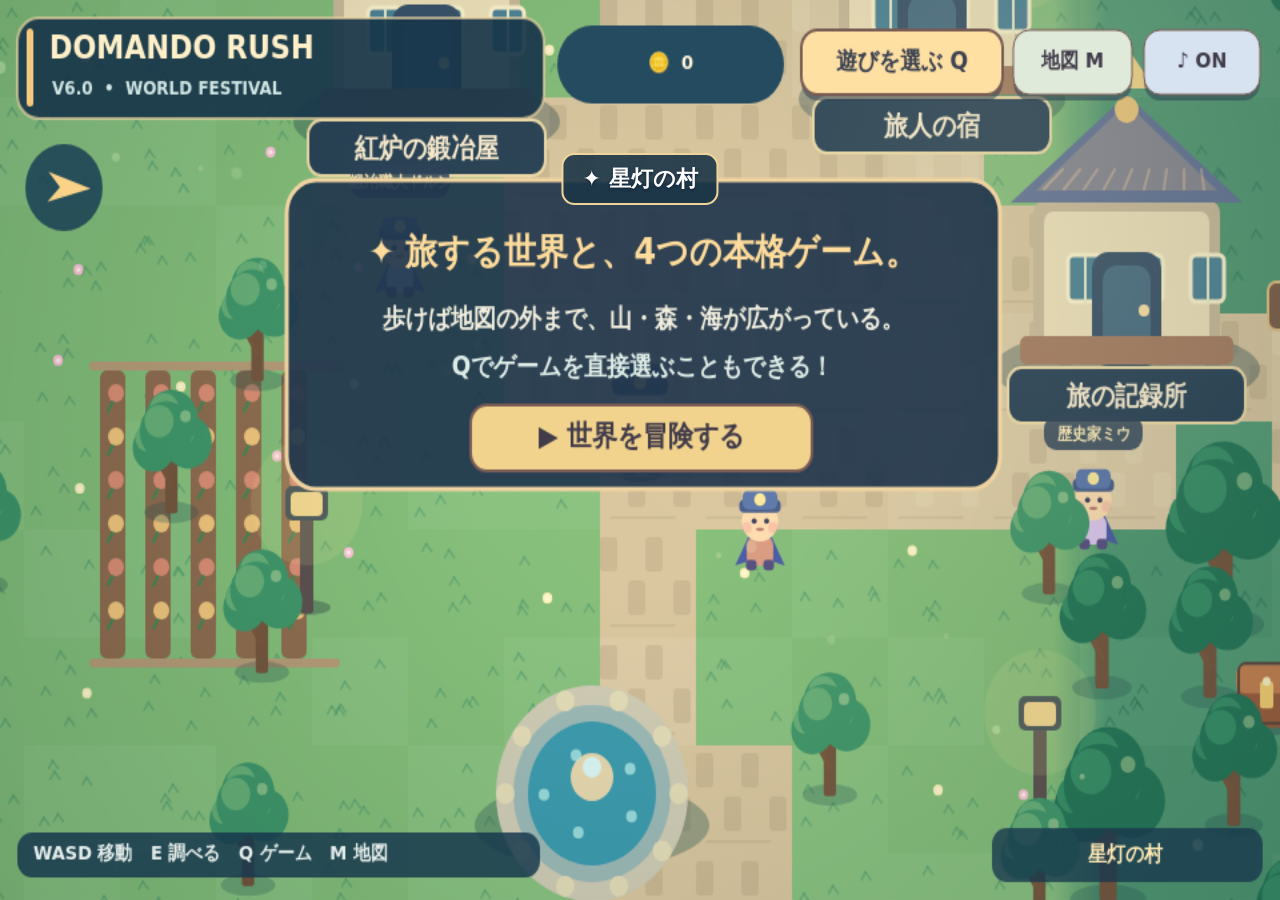
==== commit ca1aa1f4: "Add files via upload" ====
--- a/static/index.html
+++ b/static/index.html
@@ -2,15 +2,15 @@
 <html lang="ja">
 <head>
 <meta charset="utf-8"><meta name="viewport" content="width=device-width, initial-scale=1, viewport-fit=cover, user-scalable=no">
-<meta name="theme-color" content="#1b3043"><meta name="description" content="DOMANDO RUSH LUMINOUS ATLAS — 山、森、海を歩いて旅するオリジナル冒険RPG。4ジャンルのゲームを収録。">
-<title>DOMANDO RUSH 5.0 | LUMINOUS ATLAS</title>
+<meta name="theme-color" content="#1b3043"><meta name="description" content="DOMANDO RUSH WORLD FESTIVAL — 広い冒険世界と本格4ジャンル。PC・スマホ対応。">
+<title>DOMANDO RUSH 6.0 | WORLD FESTIVAL</title>
 <link rel="manifest" href="/static/manifest.webmanifest">
 <link rel="icon" href="/static/icon.svg" type="image/svg+xml">
-<link rel="stylesheet" href="/static/style.css?v=5.0.0">
+<link rel="stylesheet" href="/static/style.css?v=6.0.0">
 </head>
 <body>
 <div id="shell">
-  <div id="stage"><canvas id="game" width="960" height="600" aria-label="DOMANDO RUSH 5.0。キーボードか画面のボタンで冒険するゲーム"></canvas>
+  <div id="stage"><canvas id="game" width="960" height="600" aria-label="DOMANDO RUSH 6.0。キーボードか画面のボタンで冒険するゲーム"></canvas>
     <div id="notice" role="status" aria-live="polite"></div>
   </div>
   <div id="orientation-hint">📱 横向きにすると、広い世界をもっと遊びやすく表示できます</div>
@@ -20,7 +20,7 @@
   </div>
 </div>
 <div id="error" hidden></div>
-<script src="/static/game.js?v=5.0.0" defer></script>
+<script src="/static/game.js?v=6.0.0" defer></script>
 <script>if('serviceWorker' in navigator){window.addEventListener('load',()=>navigator.serviceWorker.register('/sw.js',{scope:'/'}).catch(()=>{}))}</script>
 </body>
 </html>
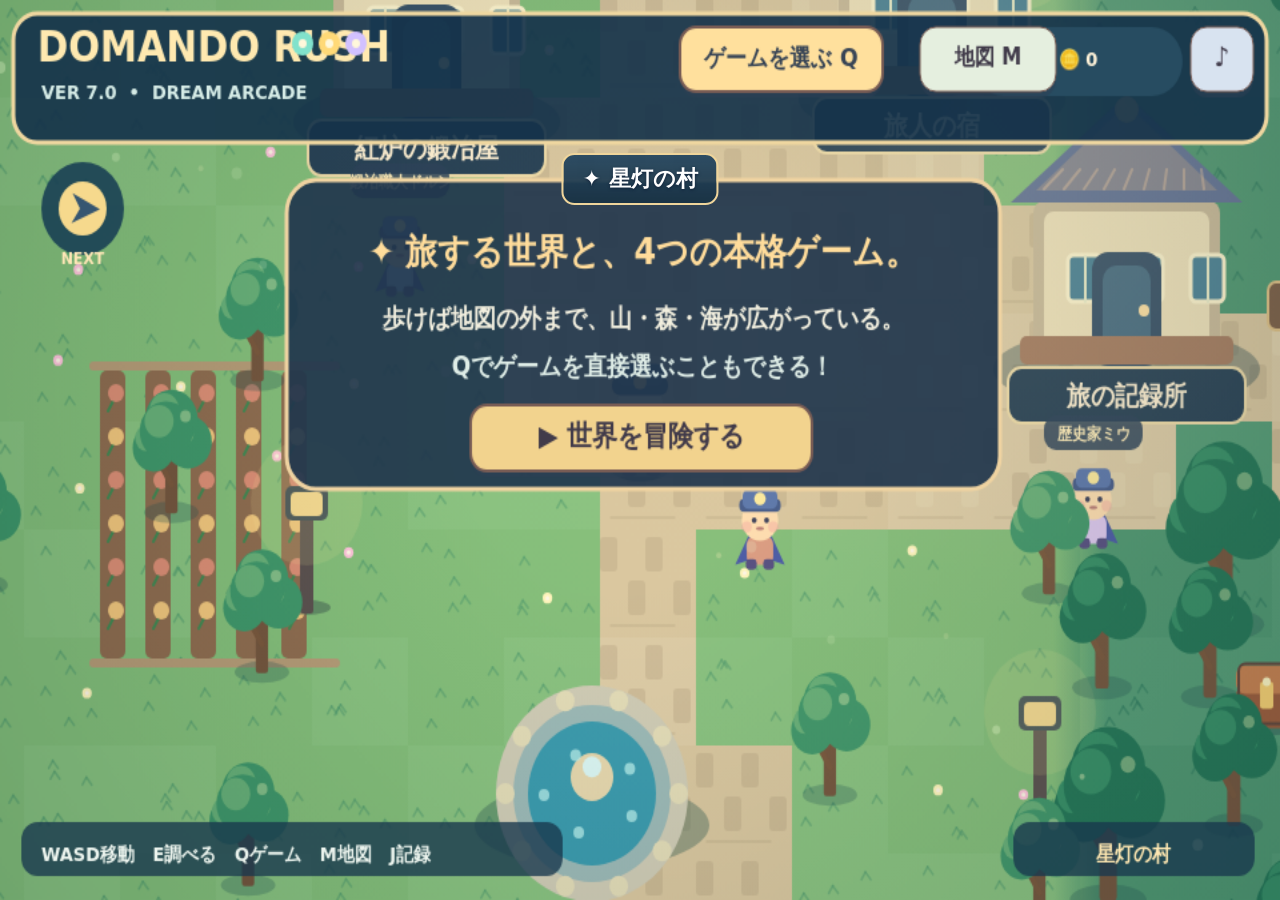
==== commit fcd8bc73: "Add files via upload" ====
--- a/static/index.html
+++ b/static/index.html
@@ -2,15 +2,15 @@
 <html lang="ja">
 <head>
 <meta charset="utf-8"><meta name="viewport" content="width=device-width, initial-scale=1, viewport-fit=cover, user-scalable=no">
-<meta name="theme-color" content="#1b3043"><meta name="description" content="DOMANDO RUSH WORLD FESTIVAL — 広い冒険世界と本格4ジャンル。PC・スマホ対応。">
-<title>DOMANDO RUSH 6.0 | WORLD FESTIVAL</title>
+<meta name="theme-color" content="#1b3043"><meta name="description" content="DOMANDO RUSH DREAM ARCADE — もっと楽しく、もっと遊びやすく進化した4つの冒険ゲーム。PC・スマホ対応。">
+<title>DOMANDO RUSH 7.0 | DREAM ARCADE</title>
 <link rel="manifest" href="/static/manifest.webmanifest">
 <link rel="icon" href="/static/icon.svg" type="image/svg+xml">
-<link rel="stylesheet" href="/static/style.css?v=6.0.0">
+<link rel="stylesheet" href="/static/style.css?v=7.0.0">
 </head>
 <body>
 <div id="shell">
-  <div id="stage"><canvas id="game" width="960" height="600" aria-label="DOMANDO RUSH 6.0。キーボードか画面のボタンで冒険するゲーム"></canvas>
+  <div id="stage"><canvas id="game" width="960" height="600" aria-label="DOMANDO RUSH 7.0。キーボードか画面のボタンで冒険するゲーム"></canvas>
     <div id="notice" role="status" aria-live="polite"></div>
   </div>
   <div id="orientation-hint">📱 横向きにすると、広い世界をもっと遊びやすく表示できます</div>
@@ -20,7 +20,7 @@
   </div>
 </div>
 <div id="error" hidden></div>
-<script src="/static/game.js?v=6.0.0" defer></script>
+<script src="/static/game.js?v=7.0.0" defer></script>
 <script>if('serviceWorker' in navigator){window.addEventListener('load',()=>navigator.serviceWorker.register('/sw.js',{scope:'/'}).catch(()=>{}))}</script>
 </body>
 </html>
--- a/static/style.css
+++ b/static/style.css
@@ -25,3 +25,12 @@
 }
 @media(max-height:550px) and (pointer:coarse){.pad{transform:scale(.78);transform-origin:bottom left;bottom:7px;left:8px}.action-pad{transform:scale(.78);transform-origin:bottom right;bottom:7px;right:8px}}
 @media(prefers-reduced-motion:reduce){#notice{transition:none}}
+
+
+/* Ver7 polish */
+body{background:radial-gradient(circle at top,#1a3450 0%,#112133 62%,#0c1726 100%)}
+#stage{background:linear-gradient(180deg,#9ec8c5 0%,#77b38f 58%,#5a8d6b 100%)}
+#touch button{border-color:#fff5c8;background:linear-gradient(180deg,#345e7a,#203f56);box-shadow:0 4px 0 #102536,0 10px 24px #11203166}
+.action-pad button{background:linear-gradient(180deg,#cf7a68,#a34d43)!important}
+.action-pad button:first-child{background:linear-gradient(180deg,#668dbe,#3e638f)!important}
+#notice{background:linear-gradient(180deg,#244660f2,#193244ef)}
